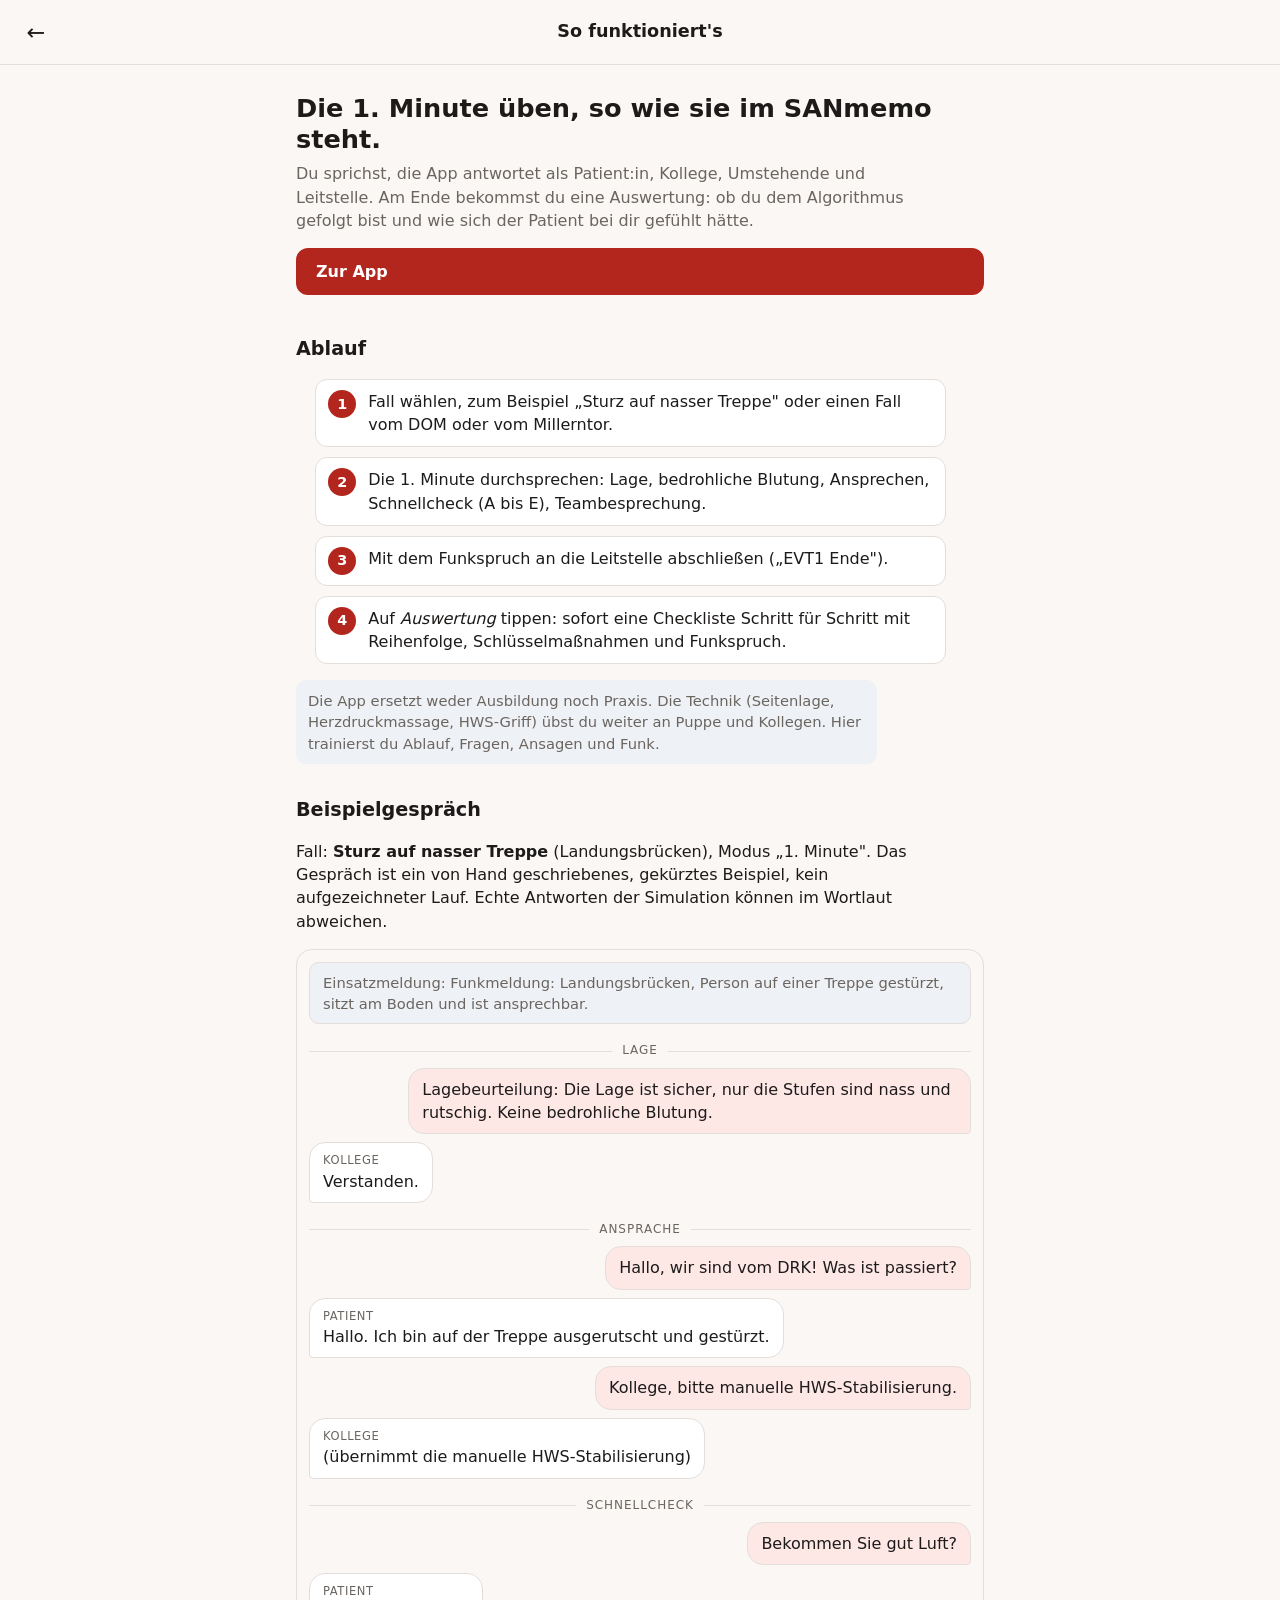
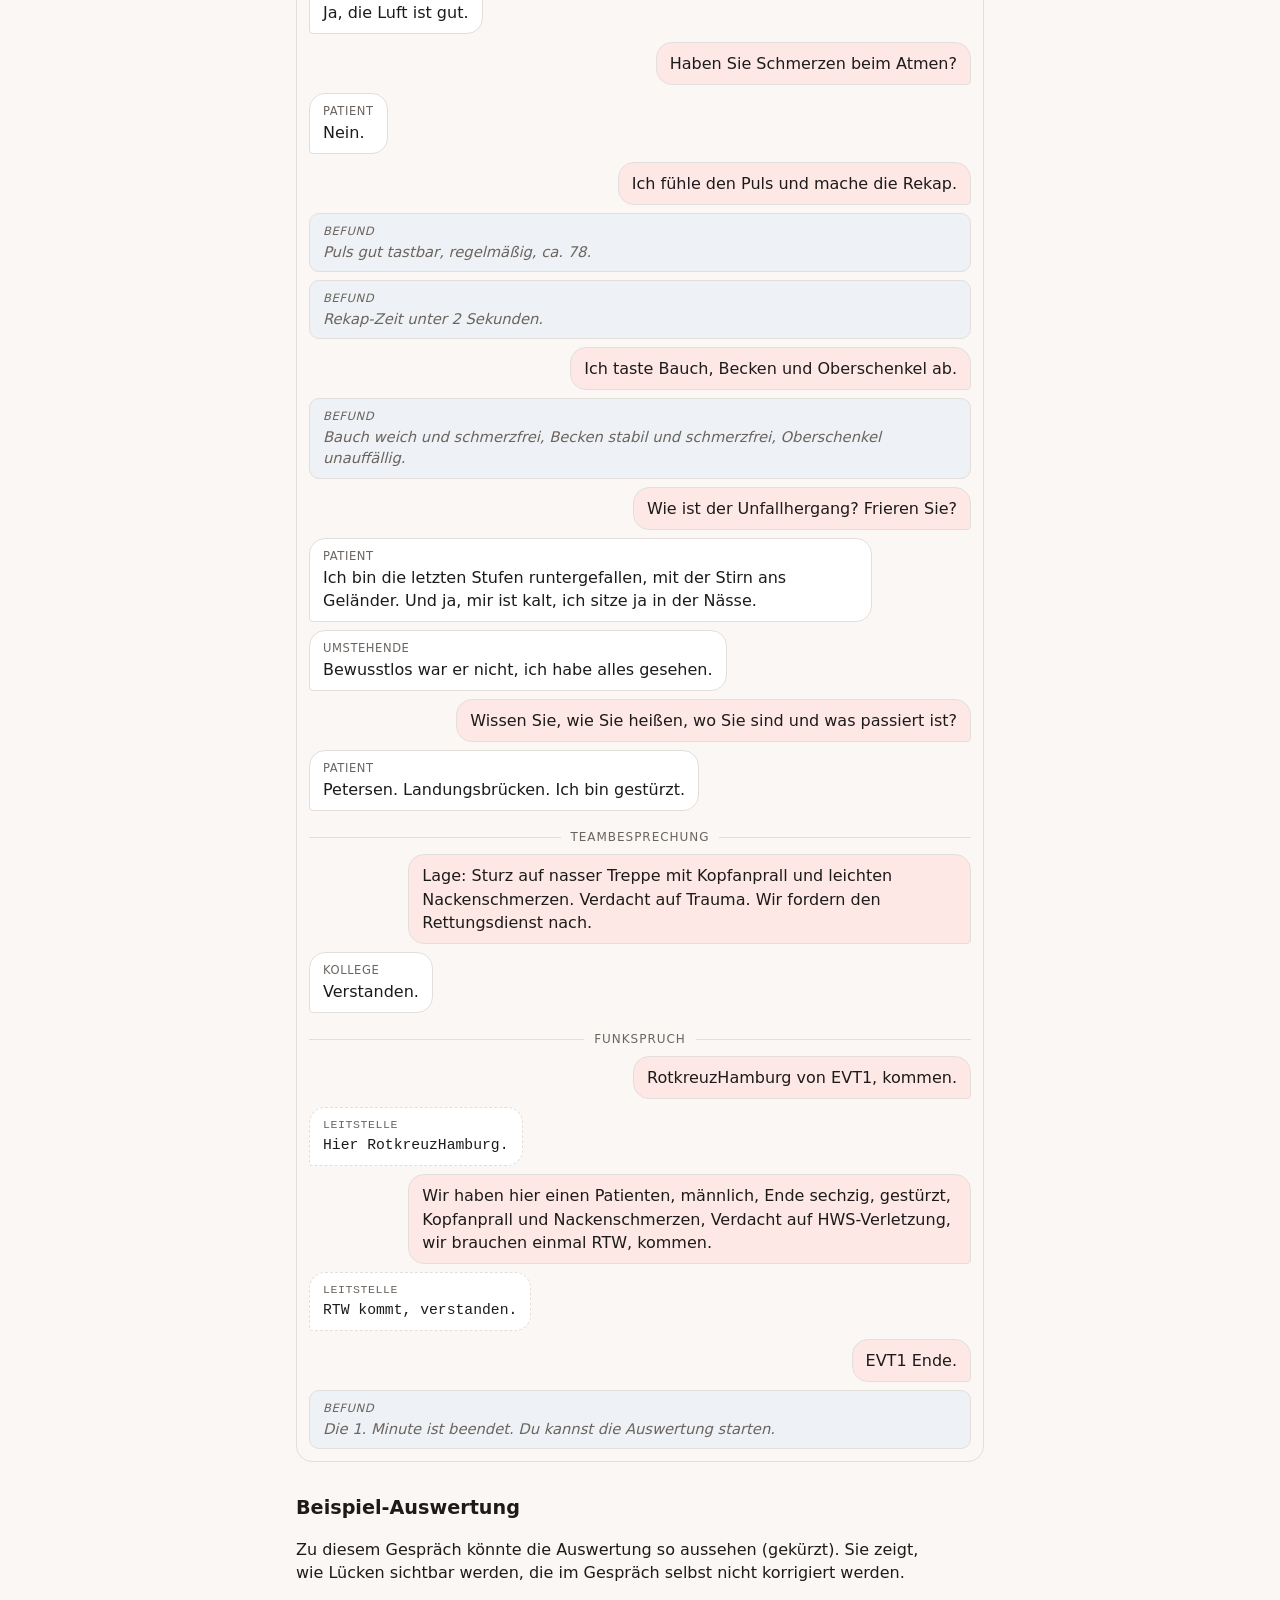
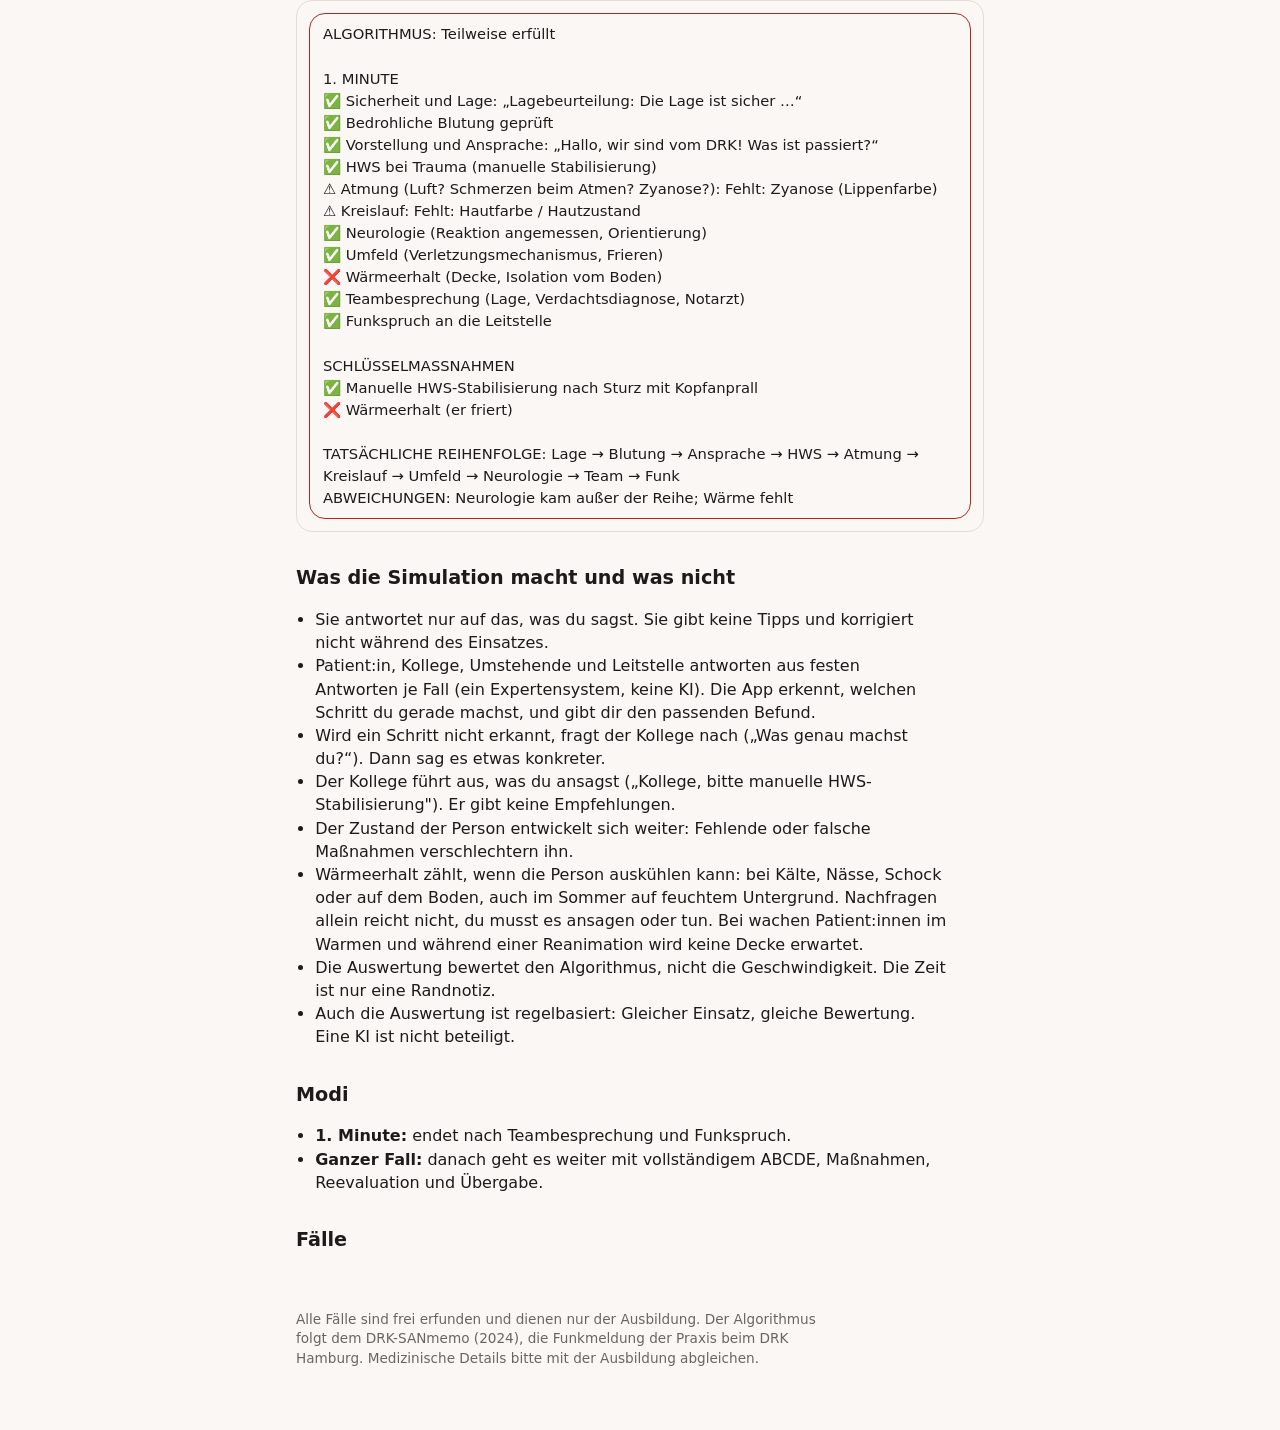
==== public/info.html @ cb94b2c8 "refactor: guest mode only, remove login and AI evaluation The deterministic evaluation is good enoug" ====
<!doctype html>
<html lang="de">
<head>
  <meta charset="utf-8">
  <meta name="viewport" content="width=device-width, initial-scale=1, viewport-fit=cover">
  <title>So funktioniert's – Fallbeispiel xABCDE</title>
  <meta name="theme-color" content="#b3261e">
  <meta name="description" content="Die 1. Minute und den Funkspruch nach SANmemo per Sprache üben: Ablauf, Beispielgespräch und Auswertung.">
  <link rel="manifest" href="manifest.webmanifest">
  <link rel="icon" href="icon.svg" type="image/svg+xml">
  <link rel="apple-touch-icon" href="apple-touch-icon.png">
  <link rel="stylesheet" href="style.css">
  <style>
    html, body { height: auto; min-height: 100%; }
    main.doc { display: block; width: 100%; max-width: 720px; margin: 0 auto; padding: 8px 16px 48px; }
    .topbar a.icon-btn { display: grid; place-items: center; text-decoration: none; }
    .hero { padding: 20px 0 8px; }
    .hero h2 { font-size: 1.6rem; line-height: 1.2; margin: 0 0 8px; }
    .hero p { color: var(--muted); margin: 0 0 16px; }
    .cta { display: inline-block; background: var(--accent); color: var(--accent-fg); text-decoration: none; padding: 12px 20px; border-radius: 12px; font-weight: 600; }
    .doc h3 { margin: 32px 0 8px; font-size: 1.2rem; }
    .doc p, .doc li { max-width: 62ch; }
    .doc ol, .doc ul { padding-left: 1.2em; }
    .steps { counter-reset: s; list-style: none; padding: 0; display: grid; gap: 10px; }
    .steps li { counter-increment: s; display: flex; gap: 12px; align-items: flex-start; background: var(--card); border: 1px solid var(--line); border-radius: 12px; padding: 10px 12px; }
    .steps li::before { content: counter(s); flex: none; width: 28px; height: 28px; border-radius: 50%; background: var(--accent); color: var(--accent-fg); display: grid; place-items: center; font-weight: 700; font-size: .9rem; }
    .note { background: var(--sys); border-radius: 10px; padding: 10px 12px; color: var(--muted); font-size: .92rem; }
    .demo { border: 1px solid var(--line); border-radius: 16px; padding: 12px; background: var(--bg); }
    .demo .log { overflow: visible; padding-bottom: 0; }
    .phase { align-self: stretch; text-align: center; font-size: .75rem; text-transform: uppercase; letter-spacing: .08em; color: var(--muted); margin: 10px 0 0; display: flex; align-items: center; gap: 10px; }
    .phase::before, .phase::after { content: ""; flex: 1; height: 1px; background: var(--line); }
    .msg.debrief { font-size: .92rem; line-height: 1.5; }
    .groups { display: grid; gap: 12px; padding: 0; list-style: none; }
    .groups li { background: var(--card); border: 1px solid var(--line); border-radius: 12px; padding: 10px 12px; }
    .groups strong { display: block; }
    .groups small { color: var(--muted); }
    footer { color: var(--muted); font-size: .85rem; margin-top: 40px; }
  </style>
</head>
<body>
  <header class="topbar">
    <a class="icon-btn" href="./" aria-label="Zur App">←</a>
    <h1>So funktioniert's</h1>
    <span class="icon-btn" aria-hidden="true"></span>
  </header>

  <main class="doc">
    <section class="hero">
      <h2>Die 1. Minute üben, so wie sie im SANmemo steht.</h2>
      <p>Du sprichst, die App antwortet als Patient:in, Kollege, Umstehende und Leitstelle. Am Ende bekommst du eine Auswertung: ob du dem Algorithmus gefolgt bist und wie sich der Patient bei dir gefühlt hätte.</p>
      <a class="cta" href="./">Zur App</a>
    </section>

    <h3>Ablauf</h3>
    <ol class="steps">
      <li><span>Fall wählen, zum Beispiel „Sturz auf nasser Treppe" oder einen Fall vom DOM oder vom Millerntor.</span></li>
      <li><span>Die 1. Minute durchsprechen: Lage, bedrohliche Blutung, Ansprechen, Schnellcheck (A bis E), Teambesprechung.</span></li>
      <li><span>Mit dem Funkspruch an die Leitstelle abschließen („EVT1 Ende").</span></li>
      <li><span>Auf <em>Auswertung</em> tippen: sofort eine Checkliste Schritt für Schritt mit Reihenfolge, Schlüsselmaßnahmen und Funkspruch.</span></li>
    </ol>
    <p class="note">Die App ersetzt weder Ausbildung noch Praxis. Die Technik (Seitenlage, Herzdruckmassage, HWS-Griff) übst du weiter an Puppe und Kollegen. Hier trainierst du Ablauf, Fragen, Ansagen und Funk.</p>

    <h3>Beispielgespräch</h3>
    <p>Fall: <strong>Sturz auf nasser Treppe</strong> (Landungsbrücken), Modus „1. Minute". Das Gespräch ist ein von Hand geschriebenes, gekürztes Beispiel, kein aufgezeichneter Lauf. Echte Antworten der Simulation können im Wortlaut abweichen.</p>
    <div class="demo"><div class="log" id="demo"></div></div>

    <h3>Beispiel-Auswertung</h3>
    <p>Zu diesem Gespräch könnte die Auswertung so aussehen (gekürzt). Sie zeigt, wie Lücken sichtbar werden, die im Gespräch selbst nicht korrigiert werden.</p>
    <div class="demo"><div class="log" id="debrief"></div></div>

    <h3>Was die Simulation macht und was nicht</h3>
    <ul>
      <li>Sie antwortet nur auf das, was du sagst. Sie gibt keine Tipps und korrigiert nicht während des Einsatzes.</li>
      <li>Patient:in, Kollege, Umstehende und Leitstelle antworten aus festen Antworten je Fall (ein Expertensystem, keine KI). Die App erkennt, welchen Schritt du gerade machst, und gibt dir den passenden Befund.</li>
      <li>Wird ein Schritt nicht erkannt, fragt der Kollege nach („Was genau machst du?“). Dann sag es etwas konkreter.</li>
      <li>Der Kollege führt aus, was du ansagst („Kollege, bitte manuelle HWS-Stabilisierung"). Er gibt keine Empfehlungen.</li>
      <li>Der Zustand der Person entwickelt sich weiter: Fehlende oder falsche Maßnahmen verschlechtern ihn.</li>
      <li>Wärmeerhalt zählt, wenn die Person auskühlen kann: bei Kälte, Nässe, Schock oder auf dem Boden, auch im Sommer auf feuchtem Untergrund. Nachfragen allein reicht nicht, du musst es ansagen oder tun. Bei wachen Patient:innen im Warmen und während einer Reanimation wird keine Decke erwartet.</li>
      <li>Die Auswertung bewertet den Algorithmus, nicht die Geschwindigkeit. Die Zeit ist nur eine Randnotiz.</li>
      <li>Auch die Auswertung ist regelbasiert: Gleicher Einsatz, gleiche Bewertung. Eine KI ist nicht beteiligt.</li>
    </ul>

    <h3>Modi</h3>
    <ul>
      <li><strong>1. Minute:</strong> endet nach Teambesprechung und Funkspruch.</li>
      <li><strong>Ganzer Fall:</strong> danach geht es weiter mit vollständigem ABCDE, Maßnahmen, Reevaluation und Übergabe.</li>
    </ul>

    <h3>Fälle</h3>
    <ul class="groups" id="groups"></ul>

    <footer>
      <p>Alle Fälle sind frei erfunden und dienen nur der Ausbildung. Der Algorithmus folgt dem DRK-SANmemo (2024), die Funkmeldung der Praxis beim DRK Hamburg. Medizinische Details bitte mit der Ausbildung abgleichen.</p>
    </footer>
  </main>

  <script>
    // ---- Beispielgespräch (von Hand geschrieben, gekürzt) ----
    const CLS = { Patient: "them", Kollege: "them kollege", Umstehende: "them", Befund: "sys befund", Leitstelle: "them funk", AED: "them funk", Rettungsdienst: "them kollege" };
    const convo = [
      ["sys", "Einsatzmeldung: Funkmeldung: Landungsbrücken, Person auf einer Treppe gestürzt, sitzt am Boden und ist ansprechbar."],
      ["phase", "Lage"],
      ["me", "Lagebeurteilung: Die Lage ist sicher, nur die Stufen sind nass und rutschig. Keine bedrohliche Blutung."],
      ["Kollege", "Verstanden."],
      ["phase", "Ansprache"],
      ["me", "Hallo, wir sind vom DRK! Was ist passiert?"],
      ["Patient", "Hallo. Ich bin auf der Treppe ausgerutscht und gestürzt."],
      ["me", "Kollege, bitte manuelle HWS-Stabilisierung."],
      ["Kollege", "(übernimmt die manuelle HWS-Stabilisierung)"],
      ["phase", "Schnellcheck"],
      ["me", "Bekommen Sie gut Luft?"],
      ["Patient", "Ja, die Luft ist gut."],
      ["me", "Haben Sie Schmerzen beim Atmen?"],
      ["Patient", "Nein."],
      ["me", "Ich fühle den Puls und mache die Rekap."],
      ["Befund", "Puls gut tastbar, regelmäßig, ca. 78."],
      ["Befund", "Rekap-Zeit unter 2 Sekunden."],
      ["me", "Ich taste Bauch, Becken und Oberschenkel ab."],
      ["Befund", "Bauch weich und schmerzfrei, Becken stabil und schmerzfrei, Oberschenkel unauffällig."],
      ["me", "Wie ist der Unfallhergang? Frieren Sie?"],
      ["Patient", "Ich bin die letzten Stufen runtergefallen, mit der Stirn ans Geländer. Und ja, mir ist kalt, ich sitze ja in der Nässe."],
      ["Umstehende", "Bewusstlos war er nicht, ich habe alles gesehen."],
      ["me", "Wissen Sie, wie Sie heißen, wo Sie sind und was passiert ist?"],
      ["Patient", "Petersen. Landungsbrücken. Ich bin gestürzt."],
      ["phase", "Teambesprechung"],
      ["me", "Lage: Sturz auf nasser Treppe mit Kopfanprall und leichten Nackenschmerzen. Verdacht auf Trauma. Wir fordern den Rettungsdienst nach."],
      ["Kollege", "Verstanden."],
      ["phase", "Funkspruch"],
      ["me", "RotkreuzHamburg von EVT1, kommen."],
      ["Leitstelle", "Hier RotkreuzHamburg."],
      ["me", "Wir haben hier einen Patienten, männlich, Ende sechzig, gestürzt, Kopfanprall und Nackenschmerzen, Verdacht auf HWS-Verletzung, wir brauchen einmal RTW, kommen."],
      ["Leitstelle", "RTW kommt, verstanden."],
      ["me", "EVT1 Ende."],
      ["Befund", "Die 1. Minute ist beendet. Du kannst die Auswertung starten."]
    ];
    const debrief = `ALGORITHMUS: Teilweise erfüllt

1. MINUTE
✅ Sicherheit und Lage: „Lagebeurteilung: Die Lage ist sicher …“
✅ Bedrohliche Blutung geprüft
✅ Vorstellung und Ansprache: „Hallo, wir sind vom DRK! Was ist passiert?“
✅ HWS bei Trauma (manuelle Stabilisierung)
⚠️ Atmung (Luft? Schmerzen beim Atmen? Zyanose?): Fehlt: Zyanose (Lippenfarbe)
⚠️ Kreislauf: Fehlt: Hautfarbe / Hautzustand
✅ Neurologie (Reaktion angemessen, Orientierung)
✅ Umfeld (Verletzungsmechanismus, Frieren)
❌ Wärmeerhalt (Decke, Isolation vom Boden)
✅ Teambesprechung (Lage, Verdachtsdiagnose, Notarzt)
✅ Funkspruch an die Leitstelle

SCHLÜSSELMASSNAHMEN
✅ Manuelle HWS-Stabilisierung nach Sturz mit Kopfanprall
❌ Wärmeerhalt (er friert)

TATSÄCHLICHE REIHENFOLGE: Lage → Blutung → Ansprache → HWS → Atmung → Kreislauf → Umfeld → Neurologie → Team → Funk
ABWEICHUNGEN: Neurologie kam außer der Reihe; Wärme fehlt`;
    const log = document.getElementById("demo");
    for (const [kind, text] of convo) {
      if (kind === "phase") {
        const p = document.createElement("div"); p.className = "phase"; p.textContent = text; log.appendChild(p); continue;
      }
      const d = document.createElement("div");
      if (kind === "sys") { d.className = "msg sys"; d.textContent = text; }
      else if (kind === "me") { d.className = "msg me"; d.textContent = text; }
      else {
        d.className = "msg " + CLS[kind];
        const who = document.createElement("span"); who.className = "who"; who.textContent = kind;
        d.append(who, document.createTextNode(text));
      }
      log.appendChild(d);
    }
    const dl = document.getElementById("debrief");
    const dd = document.createElement("div"); dd.className = "msg debrief"; dd.textContent = debrief; dl.appendChild(dd);

    // ---- Fallliste direkt vom Server, damit die Doku nicht veraltet ----
    fetch("/api/scenarios").then((r) => r.json()).then((list) => {
      const byGroup = {};
      for (const s of list) (byGroup[s.group || "Grundlagen"] ||= []).push(s);
      const ul = document.getElementById("groups");
      for (const [group, items] of Object.entries(byGroup)) {
        const li = document.createElement("li");
        const strong = document.createElement("strong"); strong.textContent = group;
        const small = document.createElement("small");
        small.textContent = items.map((s) => `${s.letter}: ${s.title}`).join(" · ");
        li.append(strong, small); ul.appendChild(li);
      }
    }).catch(() => {});
  </script>
</body>
</html>
---- public/style.css ----
:root {
  --bg: #faf7f5;
  --fg: #1d1b1a;
  --muted: #6b6560;
  --card: #fff;
  --line: #e4dedb;
  --accent: #b3261e;
  --accent-fg: #fff;
  --me: #fde8e6;
  --them: #fff;
  --sys: #eef1f5;
}
@media (prefers-color-scheme: dark) {
  :root {
    --bg: #161413;
    --fg: #f1ece9;
    --muted: #a39b96;
    --card: #211e1d;
    --line: #36312f;
    --accent: #e5564d;
    --accent-fg: #1a0a09;
    --me: #3b2220;
    --them: #262221;
    --sys: #1f2429;
  }
}
* { box-sizing: border-box; }
.visually-hidden {
  position: absolute !important; width: 1px; height: 1px; padding: 0; margin: -1px;
  overflow: hidden; clip: rect(0 0 0 0); clip-path: inset(50%); white-space: nowrap; border: 0;
}
/* Fokusring bei Tastaturbedienung immer sichtbar; nur programmatischer Fokus per Maus/Touch bleibt ohne Ring */
:focus-visible { outline: 3px solid var(--accent); outline-offset: 2px; }
h1:focus:not(:focus-visible) { outline: none; }
html, body { height: 100%; margin: 0; }
body {
  background: var(--bg);
  color: var(--fg);
  font: 16px/1.45 system-ui, -apple-system, "Segoe UI", sans-serif;
  display: flex;
  flex-direction: column;
  padding: env(safe-area-inset-top) env(safe-area-inset-right) env(safe-area-inset-bottom) env(safe-area-inset-left);
}
.topbar {
  display: flex; align-items: center; gap: 8px;
  padding: 10px 14px;
  border-bottom: 1px solid var(--line);
}
.topbar h1 { flex: 1; font-size: 1.1rem; margin: 0; text-align: center; }
.icon-btn {
  background: none; border: 0; color: var(--fg);
  font-size: 1.4rem; width: 44px; height: 44px; border-radius: 50%;
}
.icon-btn[hidden] { display: block; visibility: hidden; }
main { flex: 1; min-height: 0; display: flex; flex-direction: column; }
section { flex: 1; min-height: 0; display: flex; flex-direction: column; padding: 14px; }
section[hidden] { display: none; }
.lead { color: var(--muted); margin: 0 0 14px; flex: none; }
a { color: var(--accent); }

/* nur die Fallliste scrollt – Einleitung und Modus behalten ihre Höhe */
.scenario-list { flex: 1; min-height: 0; overflow-y: auto; padding: 6px; margin: 0 -6px; } /* Platz, damit der Fokusring nicht abgeschnitten wird */
.scenario-list ul { list-style: none; margin: 0; padding: 0; display: grid; gap: 10px; }
.mode {
  flex: none; display: flex; gap: 0; margin: 0 0 8px; padding: 0; min-width: 0;
  border: 1px solid var(--line); border-radius: 12px; overflow: hidden;
}
.mode label { flex: 1; text-align: center; position: relative; }
.mode input { position: absolute; inset: 0; opacity: 0; margin: 0; cursor: pointer; }
.mode span { display: block; padding: 10px; color: var(--muted); }
.mode input:checked + span { background: var(--accent); color: var(--accent-fg); font-weight: 600; }
.mode input:focus-visible + span { outline: 3px solid var(--fg); outline-offset: -5px; }
.timer { font-variant-numeric: tabular-nums; color: var(--muted); margin: 0; }
.msg .who { display: block; font-size: .72rem; text-transform: uppercase; letter-spacing: .05em; color: var(--muted); margin-bottom: 1px; }
.msg.kollege { background: var(--sys); }
.msg.funk { background: var(--sys); border-style: dashed; font-family: ui-monospace, Menlo, monospace; font-size: .92rem; }
.msg.befund { font-style: italic; }
.group { font-size: .8rem; text-transform: uppercase; letter-spacing: .06em; color: var(--muted); margin: 16px 0 8px; }
.scenario-list section { padding: 0; display: block; }
.scenario-list section:first-child .group { margin-top: 10px; }
.scenario {
  display: flex; gap: 14px; align-items: center; text-align: left;
  background: var(--card); color: var(--fg);
  border: 1px solid var(--line); border-radius: 14px;
  padding: 12px 14px; font: inherit; width: 100%;
}
.scenario .letter {
  flex: none; width: 44px; height: 44px; border-radius: 12px;
  background: var(--accent); color: var(--accent-fg);
  display: grid; place-items: center; font-weight: 700; font-size: 1.2rem;
}
.scenario .letter.small { font-size: .9rem; }
.scenario small { display: block; color: var(--muted); }

.log { flex: 1; overflow-y: auto; display: flex; flex-direction: column; gap: 8px; padding: 0 0 8px; margin: 0; list-style: none; }
.msg { max-width: 85%; padding: 9px 13px; border-radius: 16px; border: 1px solid var(--line); white-space: pre-wrap; }
.msg.me { align-self: flex-end; background: var(--me); border-bottom-right-radius: 4px; }
.msg.them { align-self: flex-start; background: var(--them); border-bottom-left-radius: 4px; }
.msg.sys { align-self: stretch; max-width: none; background: var(--sys); color: var(--muted); border-radius: 10px; font-size: .92rem; }
.msg.debrief { align-self: stretch; max-width: none; border-color: var(--accent); }
.msg.interim { opacity: .6; }

.status { min-height: 1.4em; color: var(--muted); font-size: .9rem; padding: 2px 4px; margin: 0; }
.status.error { color: var(--accent); }

.input-bar { display: flex; gap: 8px; align-items: center; }
.input-bar input[type=text] {
  flex: 1; min-width: 0; font: inherit; color: var(--fg); background: var(--card);
  border: 1px solid var(--line); border-radius: 24px; padding: 12px 16px;
}
.mic, .send {
  flex: none; width: 52px; height: 52px; border-radius: 50%; border: 0;
  background: var(--accent); color: var(--accent-fg); font-size: 1.3rem;
}
.send { width: 44px; height: 44px; background: var(--card); color: var(--fg); border: 1px solid var(--line); }
.mic.listening { animation: pulse 1.1s infinite; }
@media (prefers-reduced-motion: reduce) { .mic.listening { animation: none; box-shadow: 0 0 0 4px color-mix(in srgb, var(--accent) 40%, transparent); } }
@keyframes pulse { 0% { box-shadow: 0 0 0 0 color-mix(in srgb, var(--accent) 60%, transparent); } 100% { box-shadow: 0 0 0 18px transparent; } }

.actions { display: flex; justify-content: space-between; align-items: center; padding-top: 10px; }
.toggle { display: flex; gap: 8px; align-items: center; color: var(--muted); }
button.secondary { background: var(--card); color: var(--fg); border: 1px solid var(--line); border-radius: 10px; padding: 8px 14px; font: inherit; }

dialog { border: 1px solid var(--line); border-radius: 16px; background: var(--card); color: var(--fg); width: min(92vw, 420px); }
dialog::backdrop { background: rgba(0,0,0,.5); }
dialog h2 { margin-top: 0; }
dialog label { display: block; margin-bottom: 12px; font-size: .9rem; color: var(--muted); }
dialog input[type=url], dialog input[type=password], dialog input[type=text] {
  display: block; width: 100%; margin-top: 4px; font: inherit; color: var(--fg);
  background: var(--bg); border: 1px solid var(--line); border-radius: 8px; padding: 10px;
}
dialog input[type=range] { width: 100%; }
dialog .field { margin-bottom: 12px; font-size: .9rem; color: var(--muted); }
dialog .field label { display: inline; margin: 0; }
.hint { font-size: .8rem; color: var(--muted); }
.dialog-actions { display: flex; justify-content: flex-end; gap: 8px; margin: 12px 0 0; }
button.primary { background: var(--accent); color: var(--accent-fg); border: 0; border-radius: 10px; padding: 8px 16px; font: inherit; }
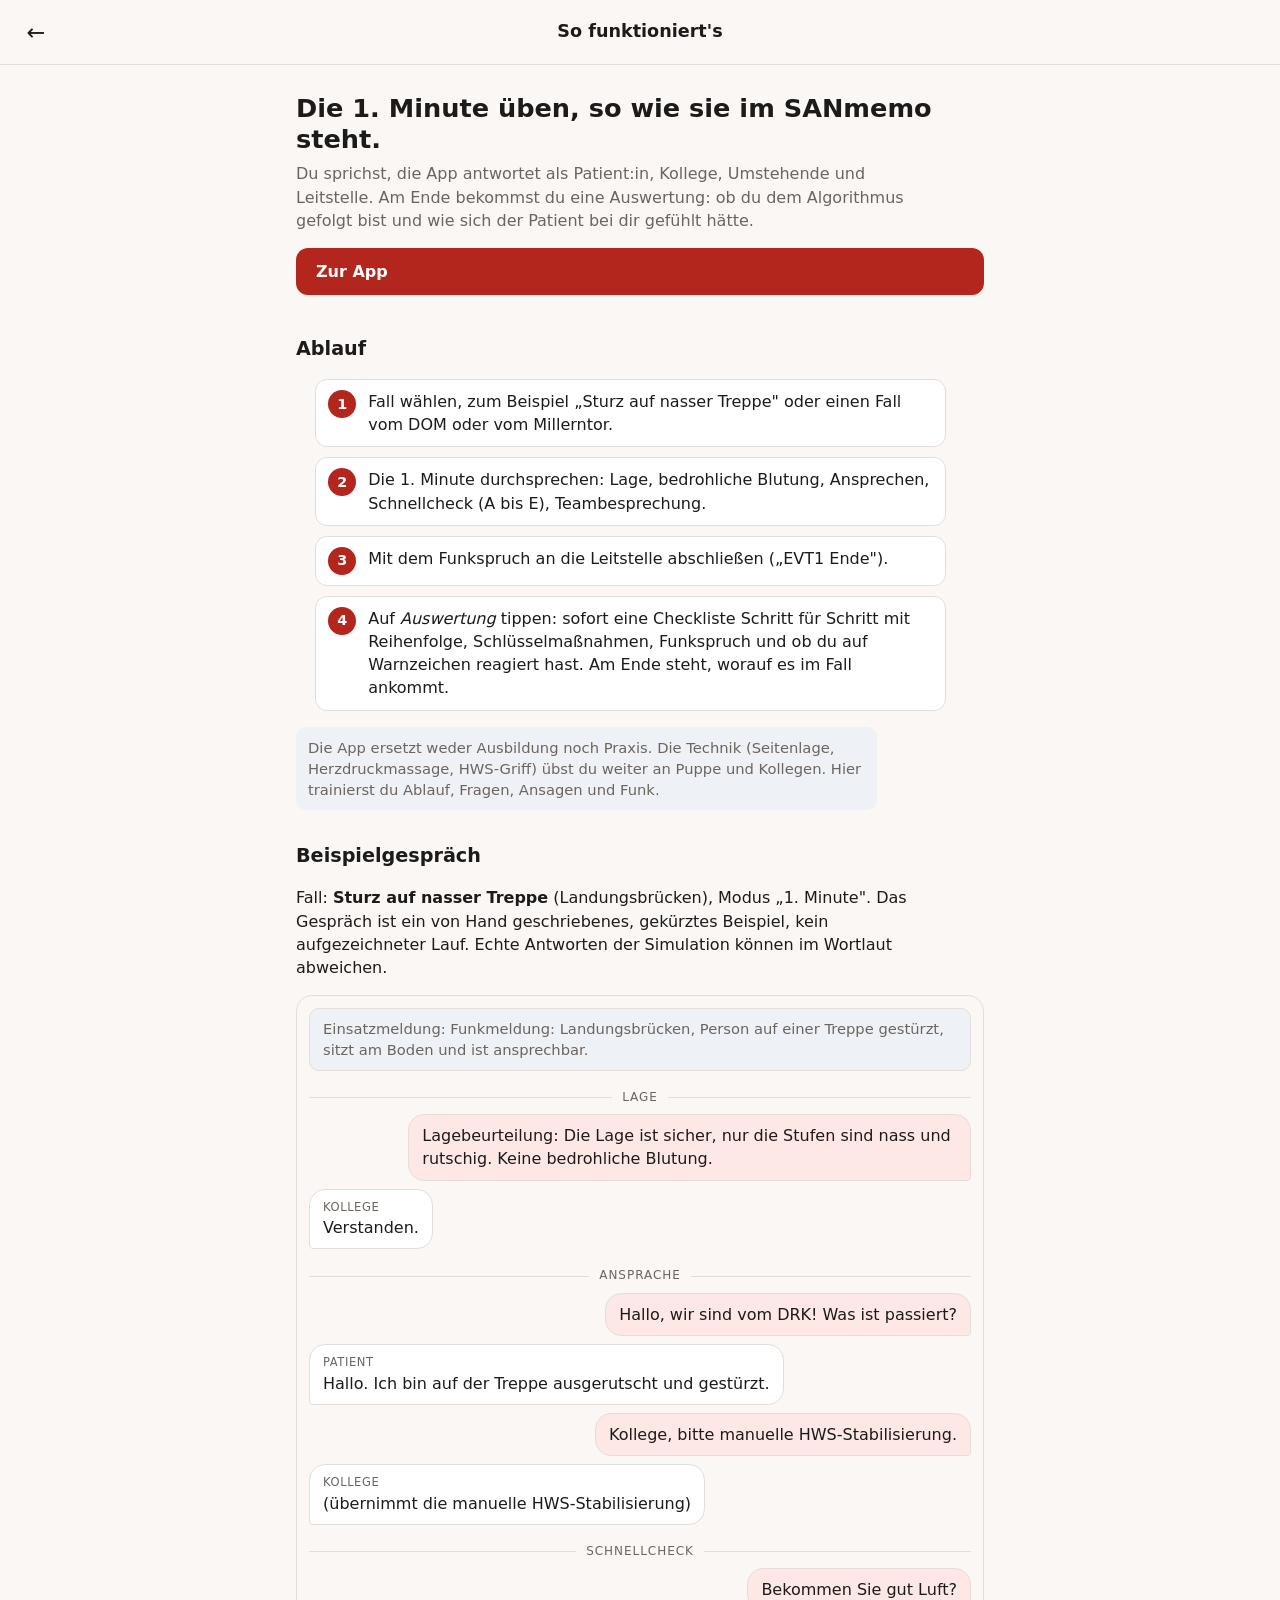
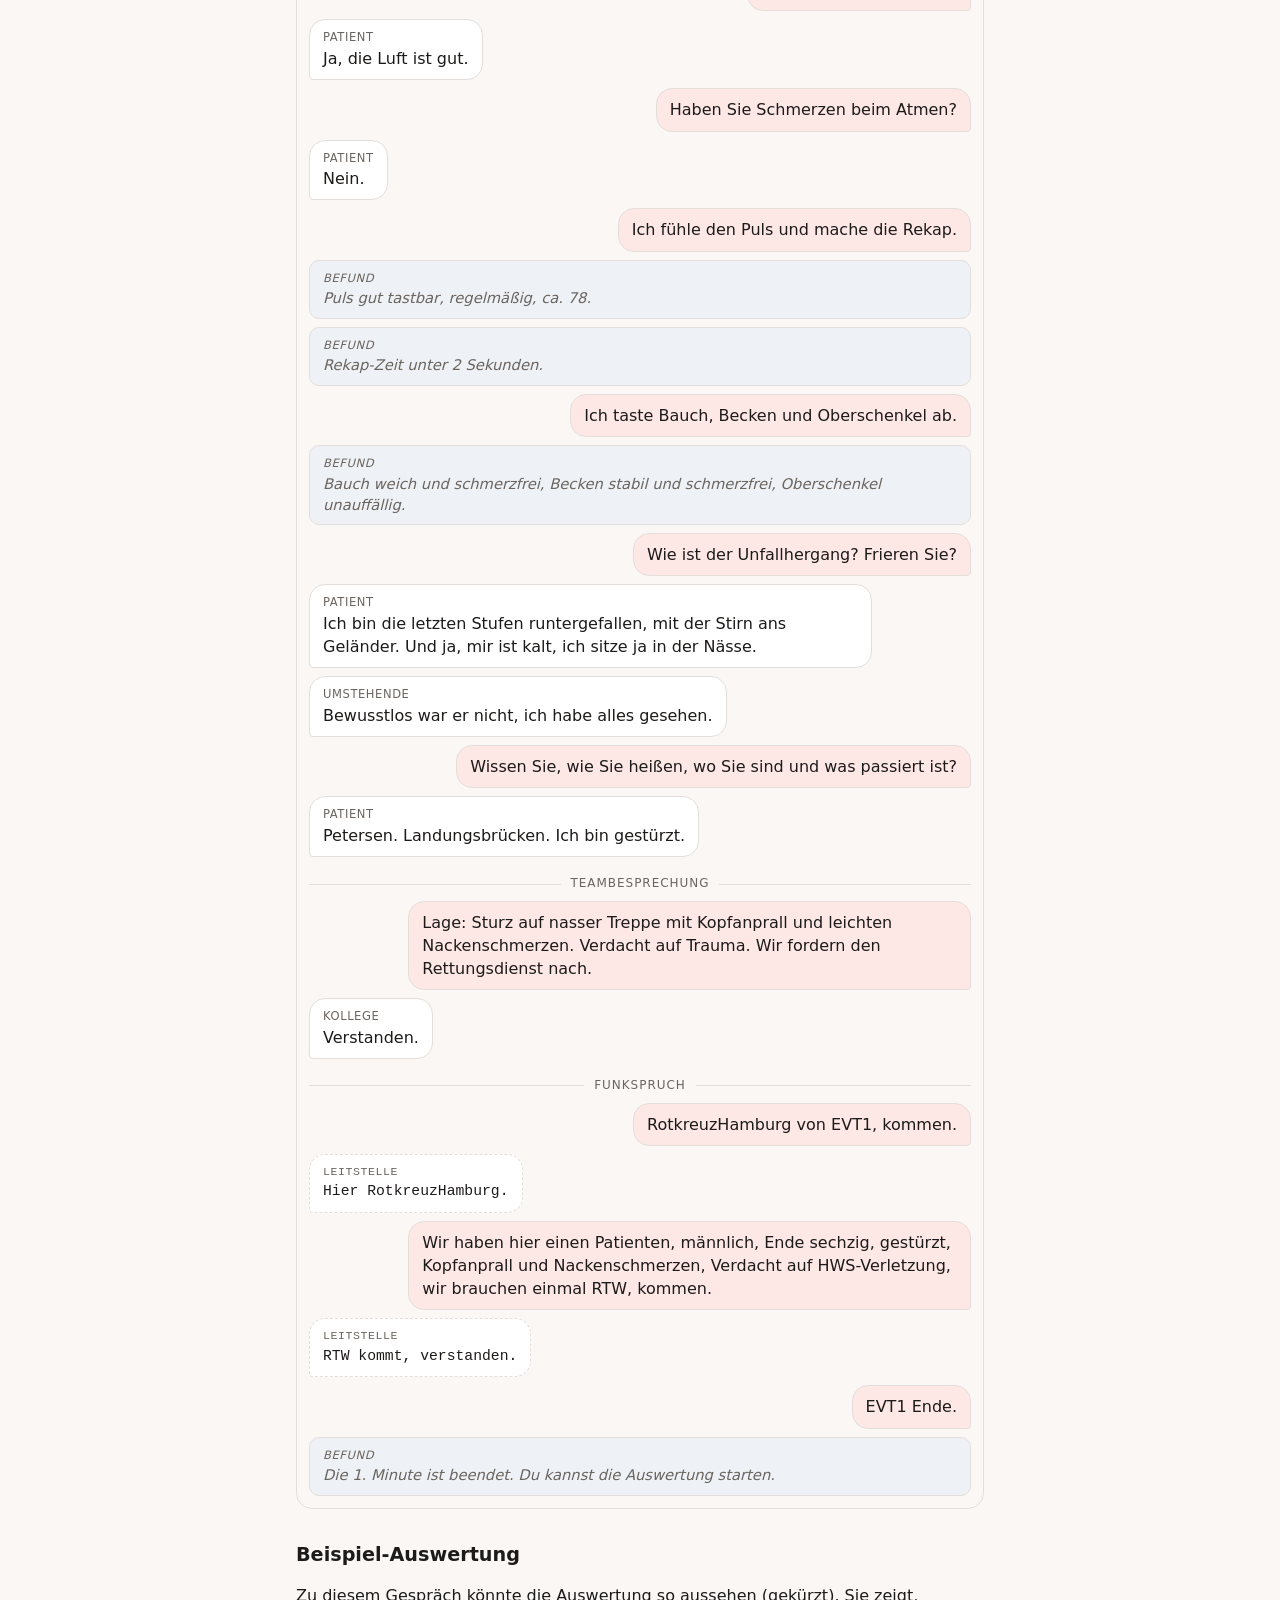
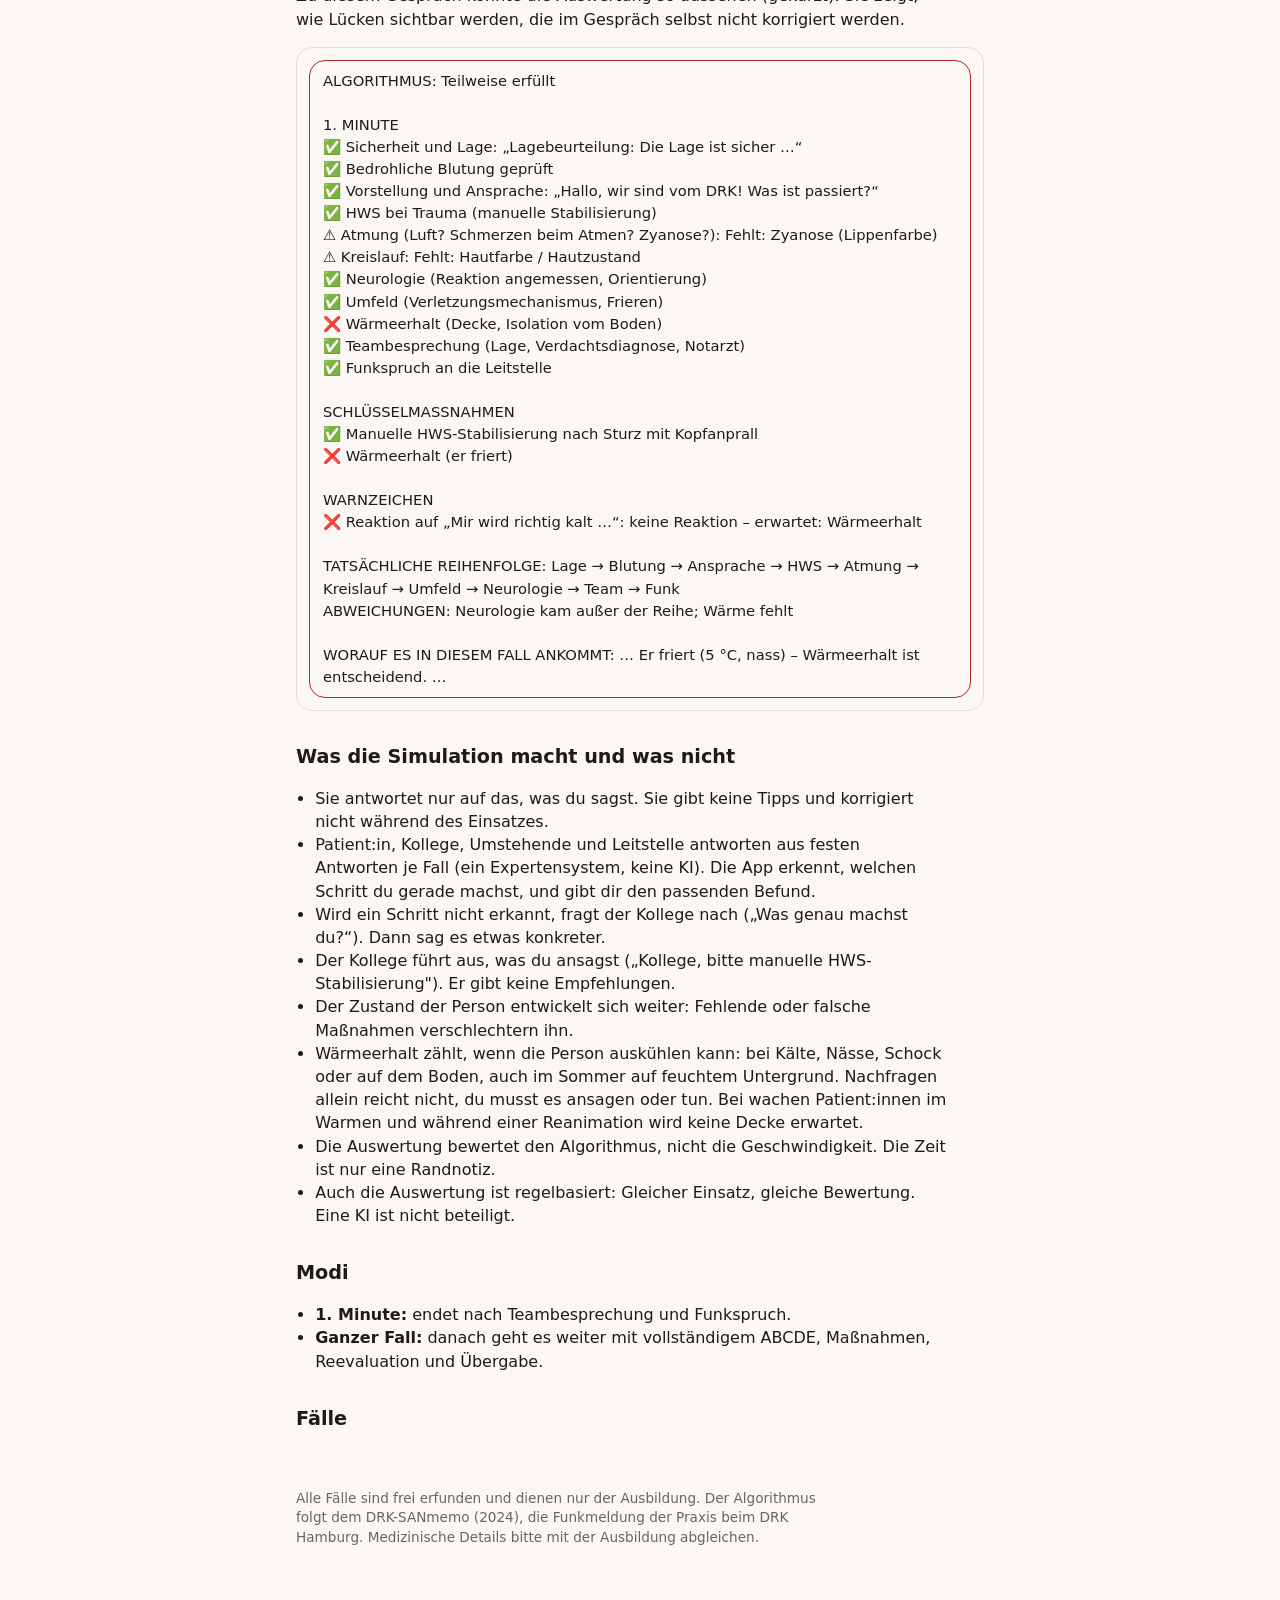
==== commit 95978dcf: "feat: judge the reaction to warning signs; show what the case is about Events like "Mir wird kalt" o" ====
--- a/public/info.html
+++ b/public/info.html
@@ -56,7 +56,7 @@
       <li><span>Fall wählen, zum Beispiel „Sturz auf nasser Treppe" oder einen Fall vom DOM oder vom Millerntor.</span></li>
       <li><span>Die 1. Minute durchsprechen: Lage, bedrohliche Blutung, Ansprechen, Schnellcheck (A bis E), Teambesprechung.</span></li>
       <li><span>Mit dem Funkspruch an die Leitstelle abschließen („EVT1 Ende").</span></li>
-      <li><span>Auf <em>Auswertung</em> tippen: sofort eine Checkliste Schritt für Schritt mit Reihenfolge, Schlüsselmaßnahmen und Funkspruch.</span></li>
+      <li><span>Auf <em>Auswertung</em> tippen: sofort eine Checkliste Schritt für Schritt mit Reihenfolge, Schlüsselmaßnahmen, Funkspruch und ob du auf Warnzeichen reagiert hast. Am Ende steht, worauf es im Fall ankommt.</span></li>
     </ol>
     <p class="note">Die App ersetzt weder Ausbildung noch Praxis. Die Technik (Seitenlage, Herzdruckmassage, HWS-Griff) übst du weiter an Puppe und Kollegen. Hier trainierst du Ablauf, Fragen, Ansagen und Funk.</p>
 
@@ -152,8 +152,13 @@
 ✅ Manuelle HWS-Stabilisierung nach Sturz mit Kopfanprall
 ❌ Wärmeerhalt (er friert)
 
+WARNZEICHEN
+❌ Reaktion auf „Mir wird richtig kalt …“: keine Reaktion – erwartet: Wärmeerhalt
+
 TATSÄCHLICHE REIHENFOLGE: Lage → Blutung → Ansprache → HWS → Atmung → Kreislauf → Umfeld → Neurologie → Team → Funk
-ABWEICHUNGEN: Neurologie kam außer der Reihe; Wärme fehlt`;
+ABWEICHUNGEN: Neurologie kam außer der Reihe; Wärme fehlt
+
+WORAUF ES IN DIESEM FALL ANKOMMT: … Er friert (5 °C, nass) – Wärmeerhalt ist entscheidend. …`;
     const log = document.getElementById("demo");
     for (const [kind, text] of convo) {
       if (kind === "phase") {
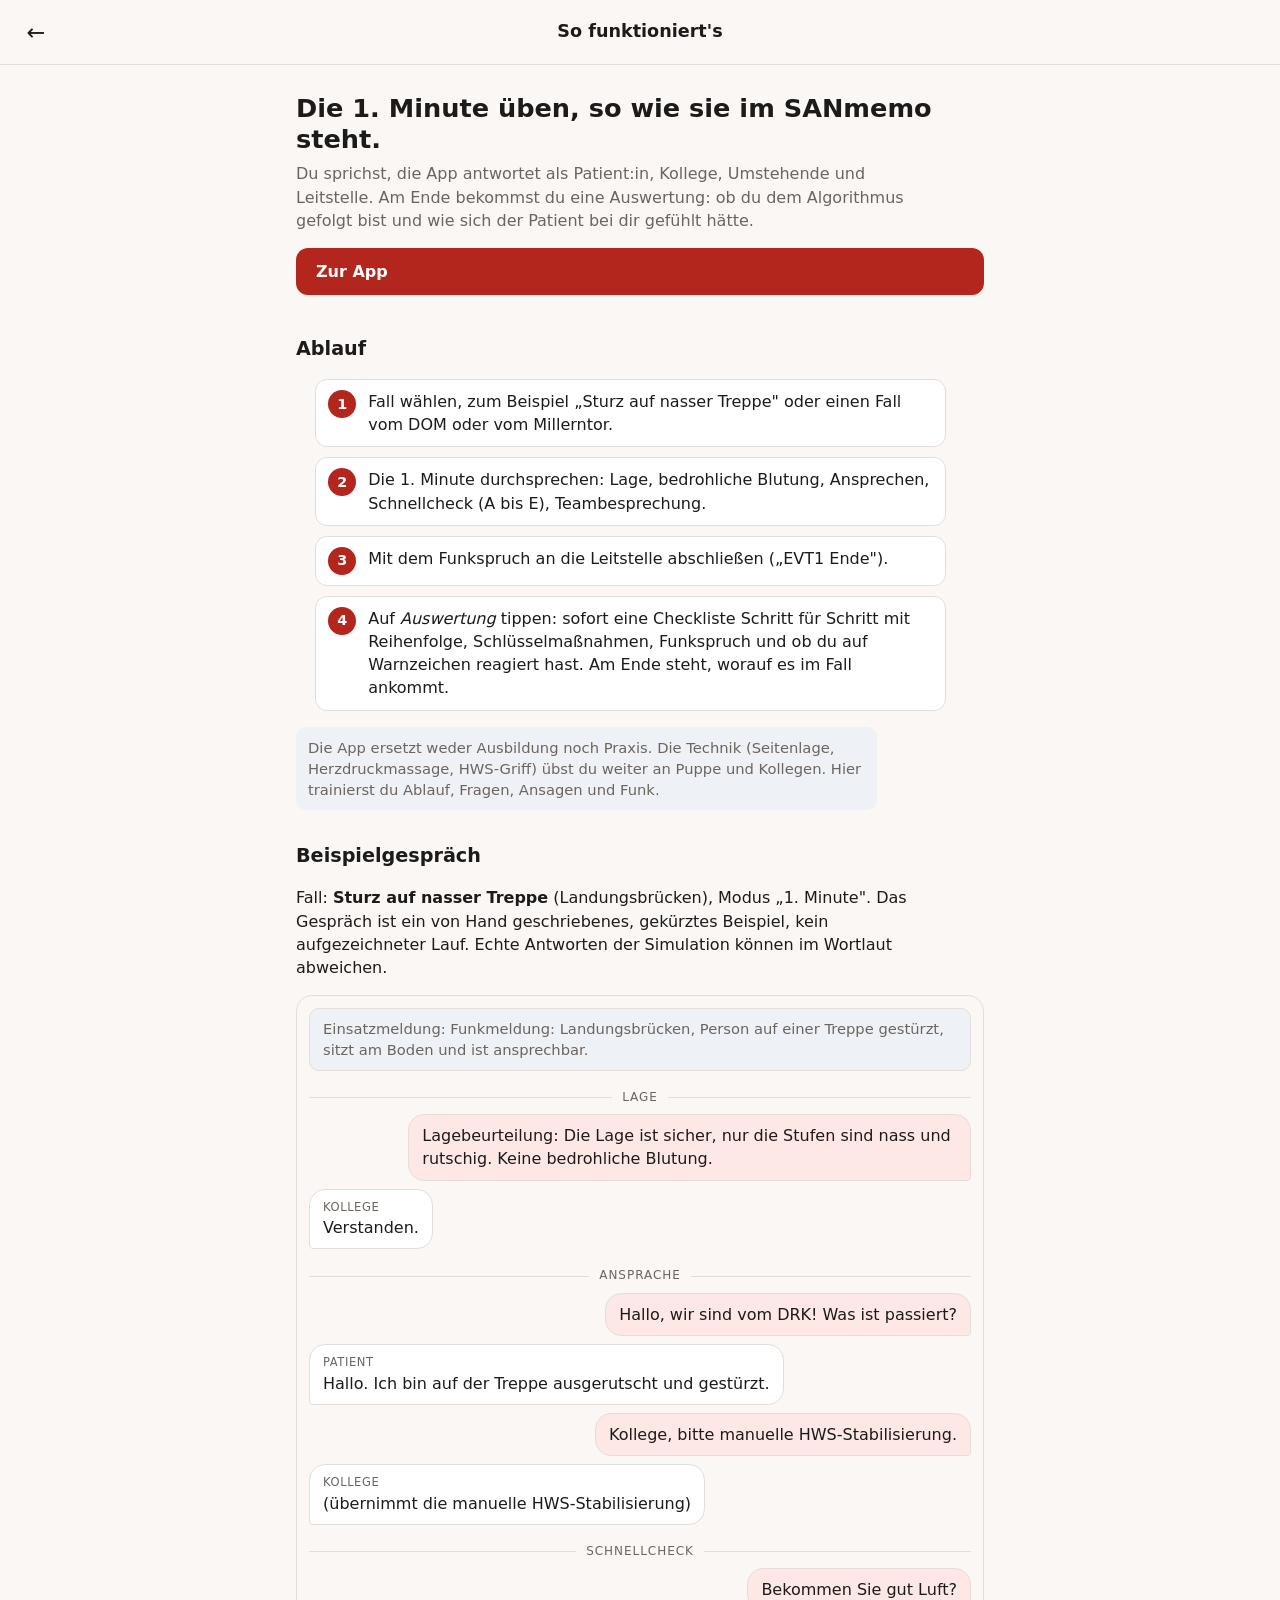
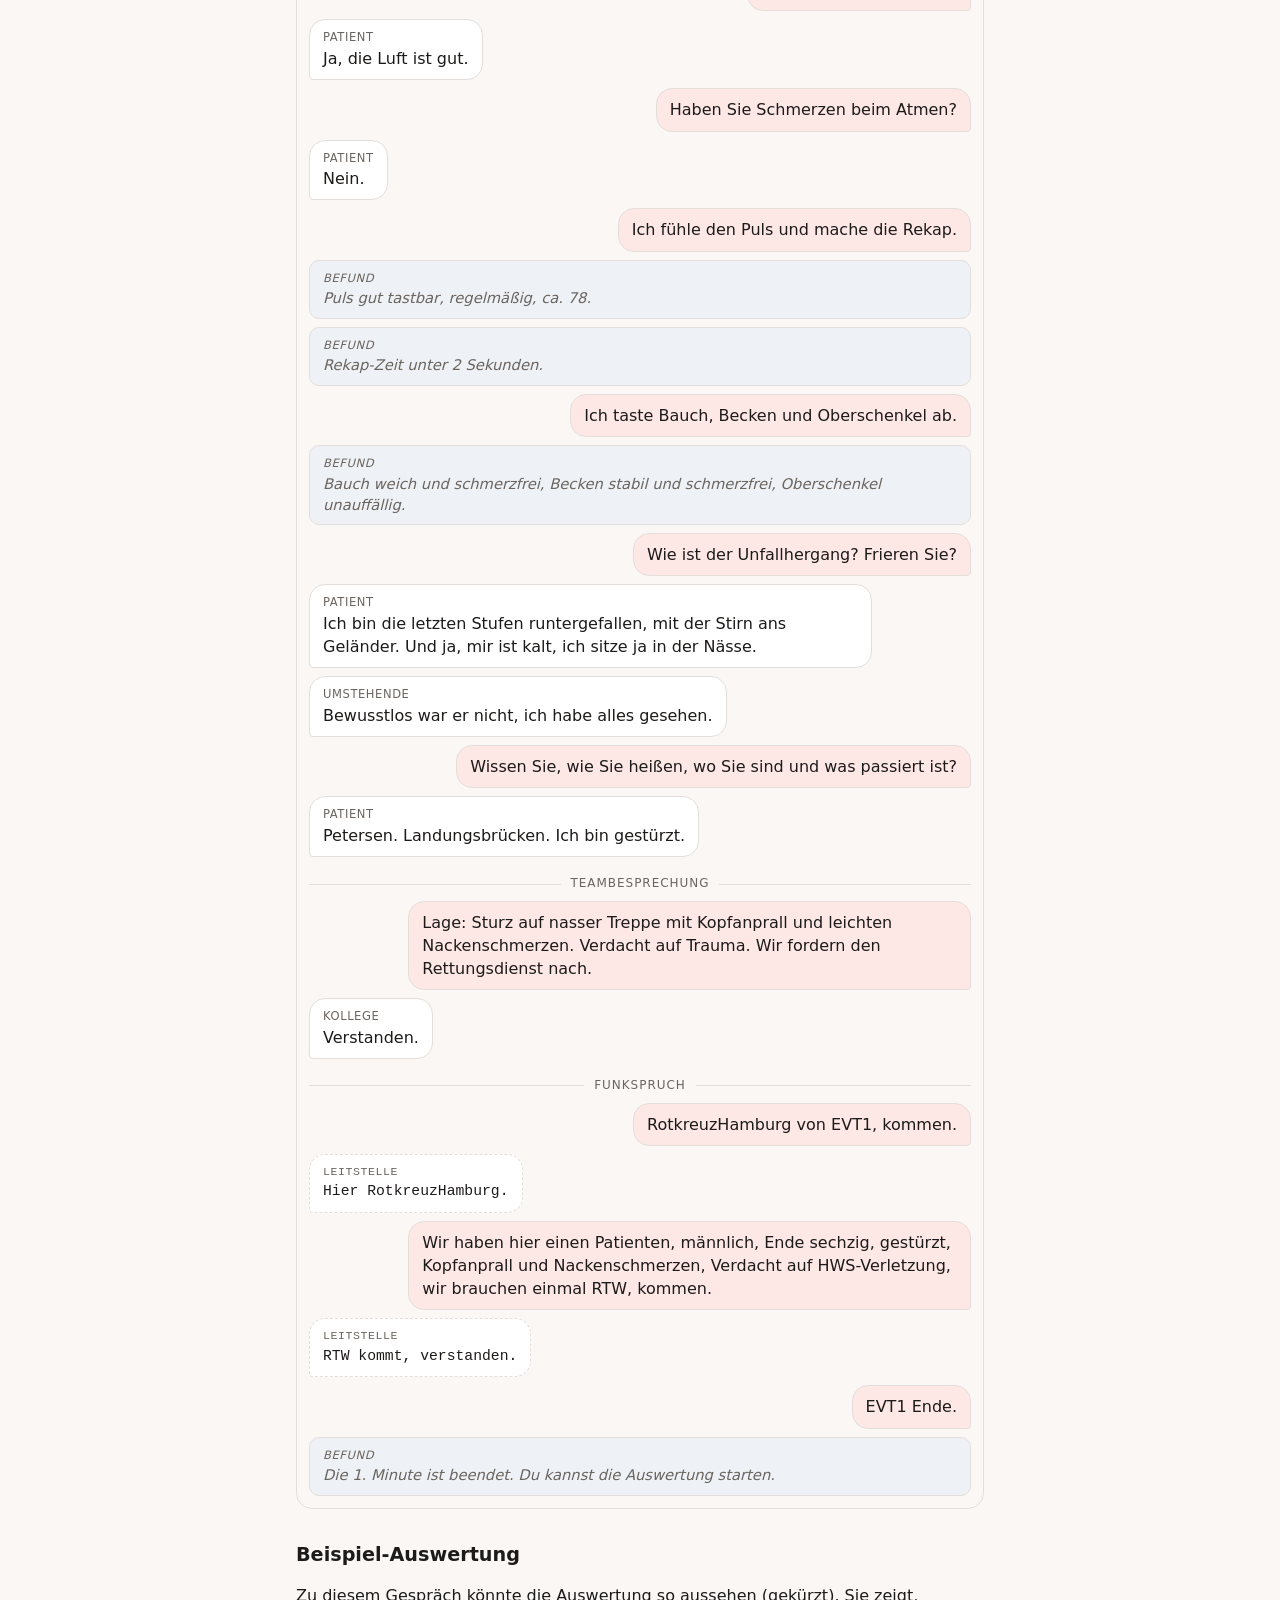
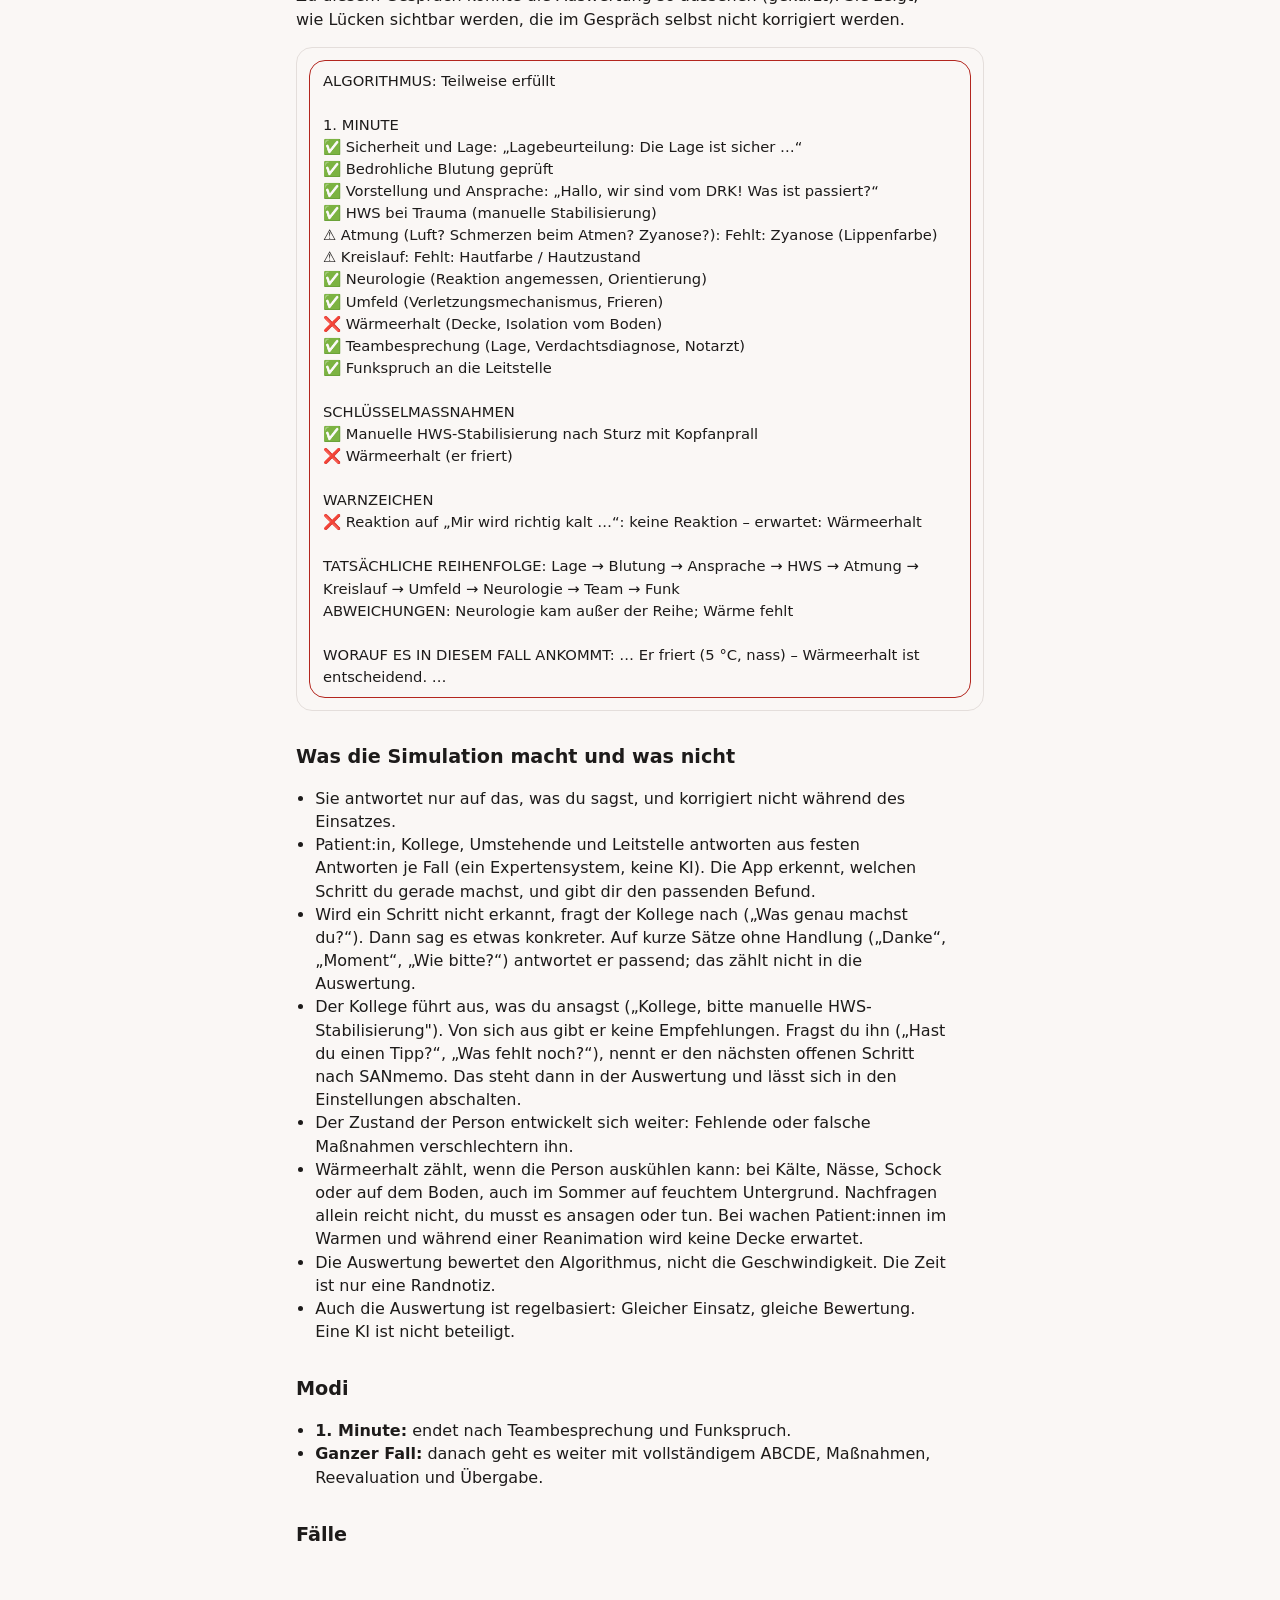
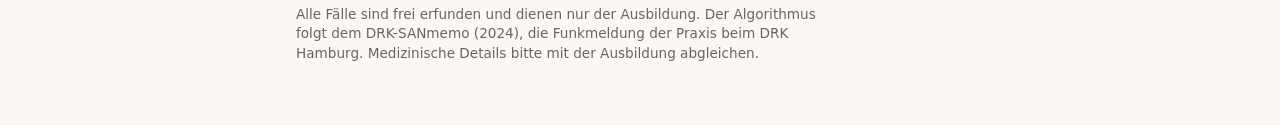
==== commit e83c893f: "feat: small talk for the colleague and tips on request Short utterances without an action (thanks, w" ====
--- a/public/info.html
+++ b/public/info.html
@@ -70,10 +70,10 @@
 
     <h3>Was die Simulation macht und was nicht</h3>
     <ul>
-      <li>Sie antwortet nur auf das, was du sagst. Sie gibt keine Tipps und korrigiert nicht während des Einsatzes.</li>
+      <li>Sie antwortet nur auf das, was du sagst, und korrigiert nicht während des Einsatzes.</li>
       <li>Patient:in, Kollege, Umstehende und Leitstelle antworten aus festen Antworten je Fall (ein Expertensystem, keine KI). Die App erkennt, welchen Schritt du gerade machst, und gibt dir den passenden Befund.</li>
-      <li>Wird ein Schritt nicht erkannt, fragt der Kollege nach („Was genau machst du?“). Dann sag es etwas konkreter.</li>
-      <li>Der Kollege führt aus, was du ansagst („Kollege, bitte manuelle HWS-Stabilisierung"). Er gibt keine Empfehlungen.</li>
+      <li>Wird ein Schritt nicht erkannt, fragt der Kollege nach („Was genau machst du?“). Dann sag es etwas konkreter. Auf kurze Sätze ohne Handlung („Danke“, „Moment“, „Wie bitte?“) antwortet er passend; das zählt nicht in die Auswertung.</li>
+      <li>Der Kollege führt aus, was du ansagst („Kollege, bitte manuelle HWS-Stabilisierung"). Von sich aus gibt er keine Empfehlungen. Fragst du ihn („Hast du einen Tipp?“, „Was fehlt noch?“), nennt er den nächsten offenen Schritt nach SANmemo. Das steht dann in der Auswertung und lässt sich in den Einstellungen abschalten.</li>
       <li>Der Zustand der Person entwickelt sich weiter: Fehlende oder falsche Maßnahmen verschlechtern ihn.</li>
       <li>Wärmeerhalt zählt, wenn die Person auskühlen kann: bei Kälte, Nässe, Schock oder auf dem Boden, auch im Sommer auf feuchtem Untergrund. Nachfragen allein reicht nicht, du musst es ansagen oder tun. Bei wachen Patient:innen im Warmen und während einer Reanimation wird keine Decke erwartet.</li>
       <li>Die Auswertung bewertet den Algorithmus, nicht die Geschwindigkeit. Die Zeit ist nur eine Randnotiz.</li>
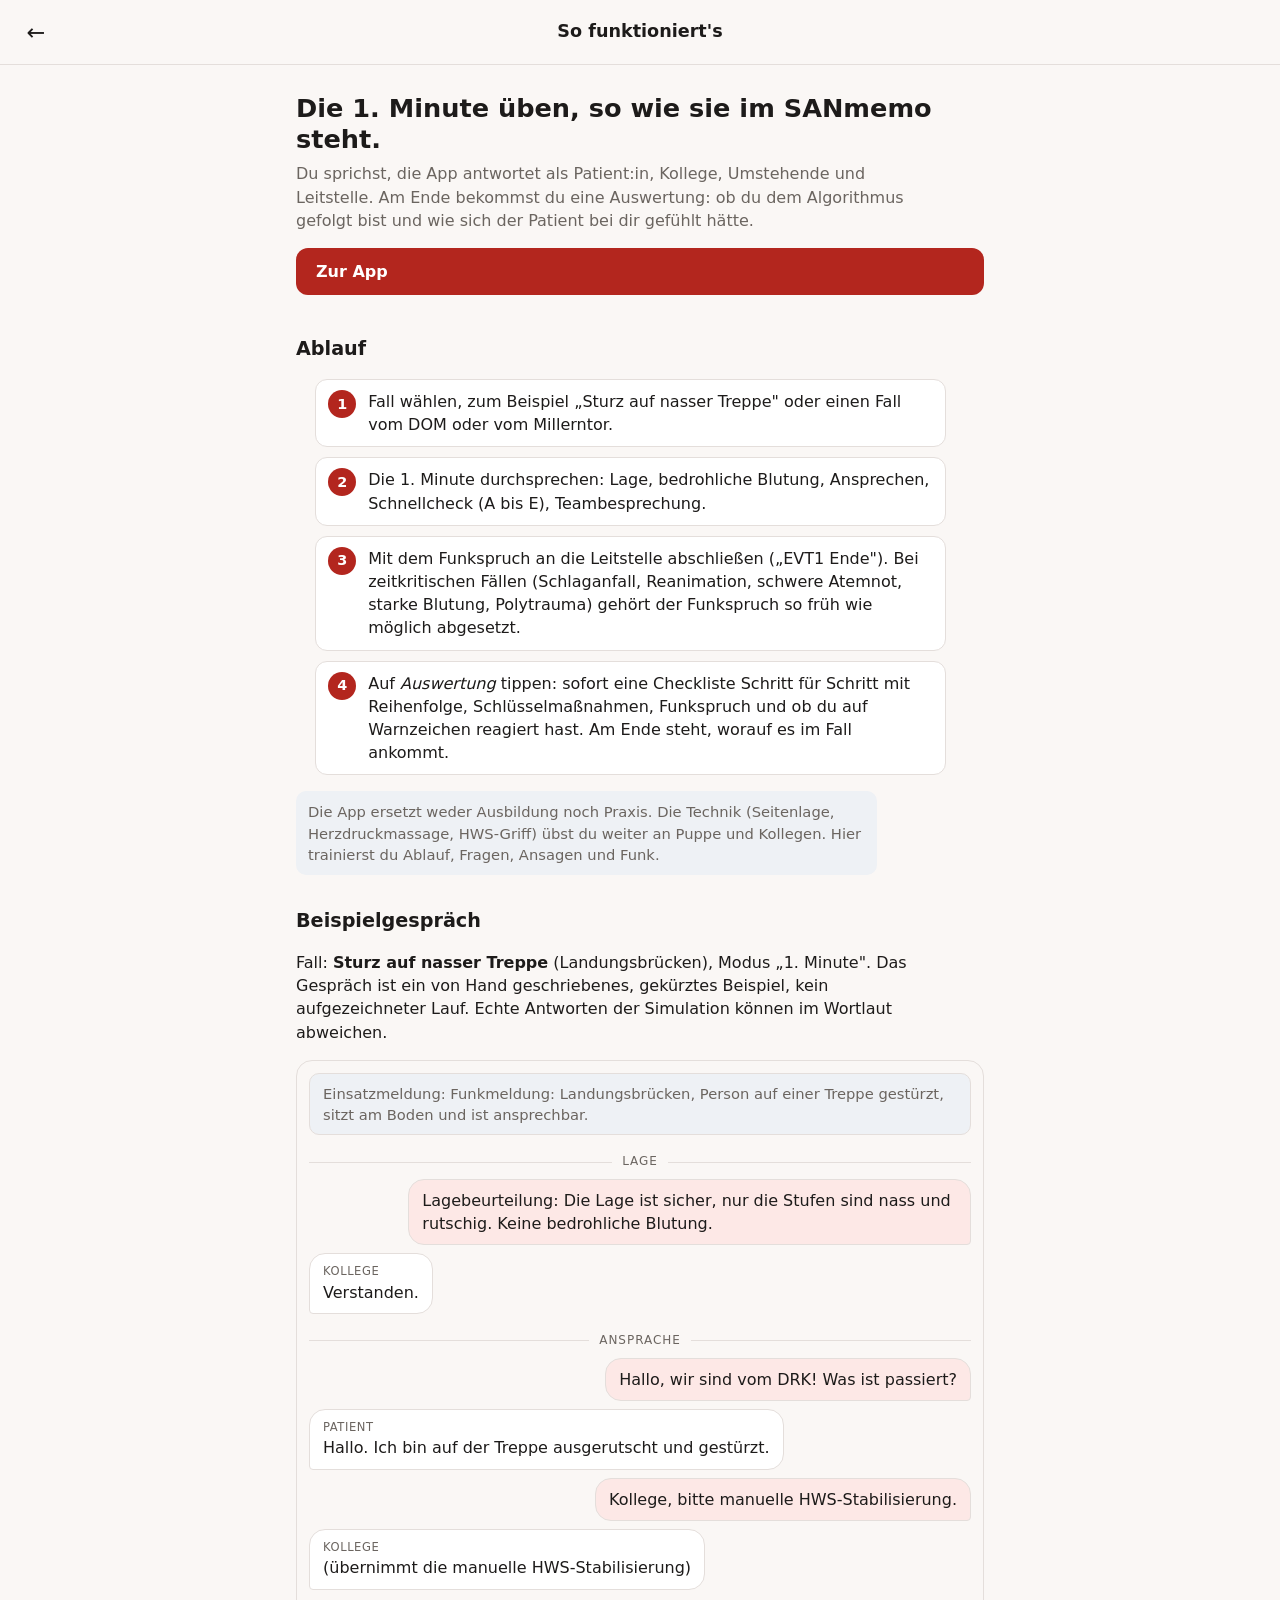
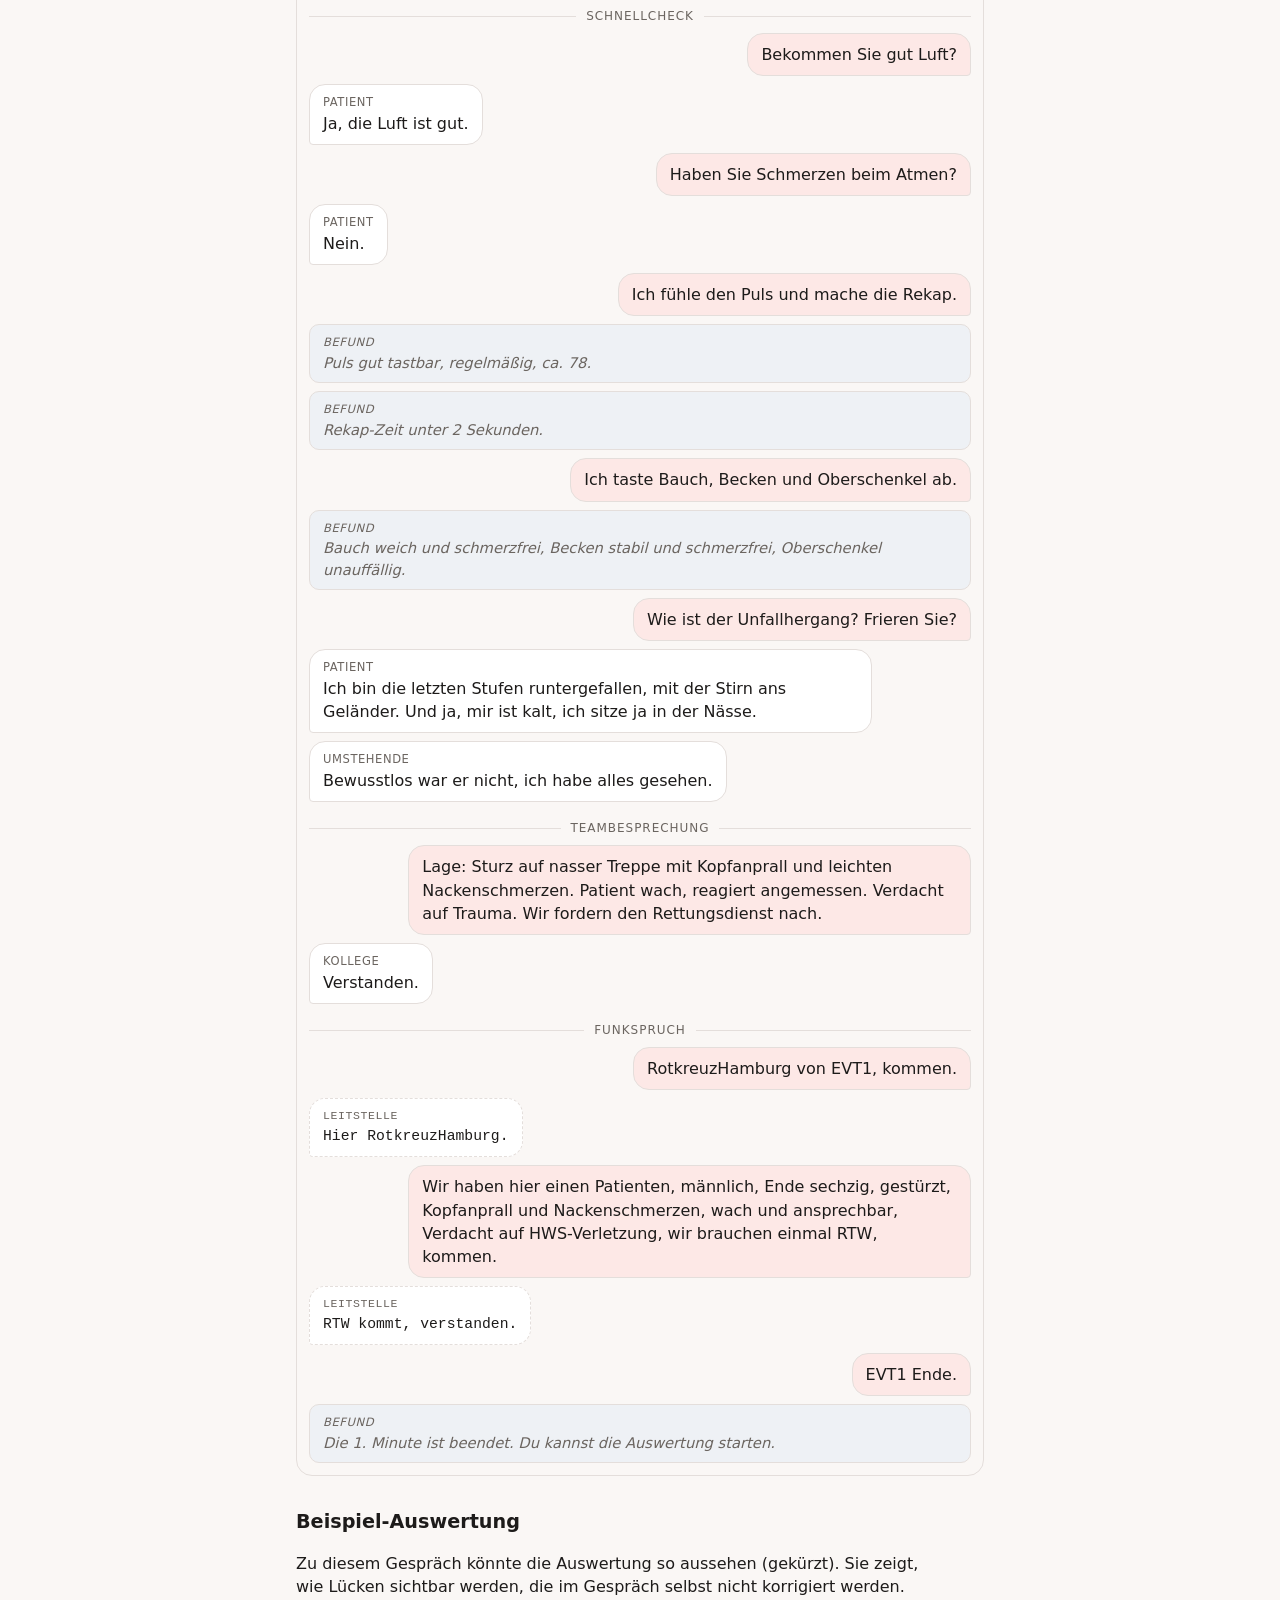
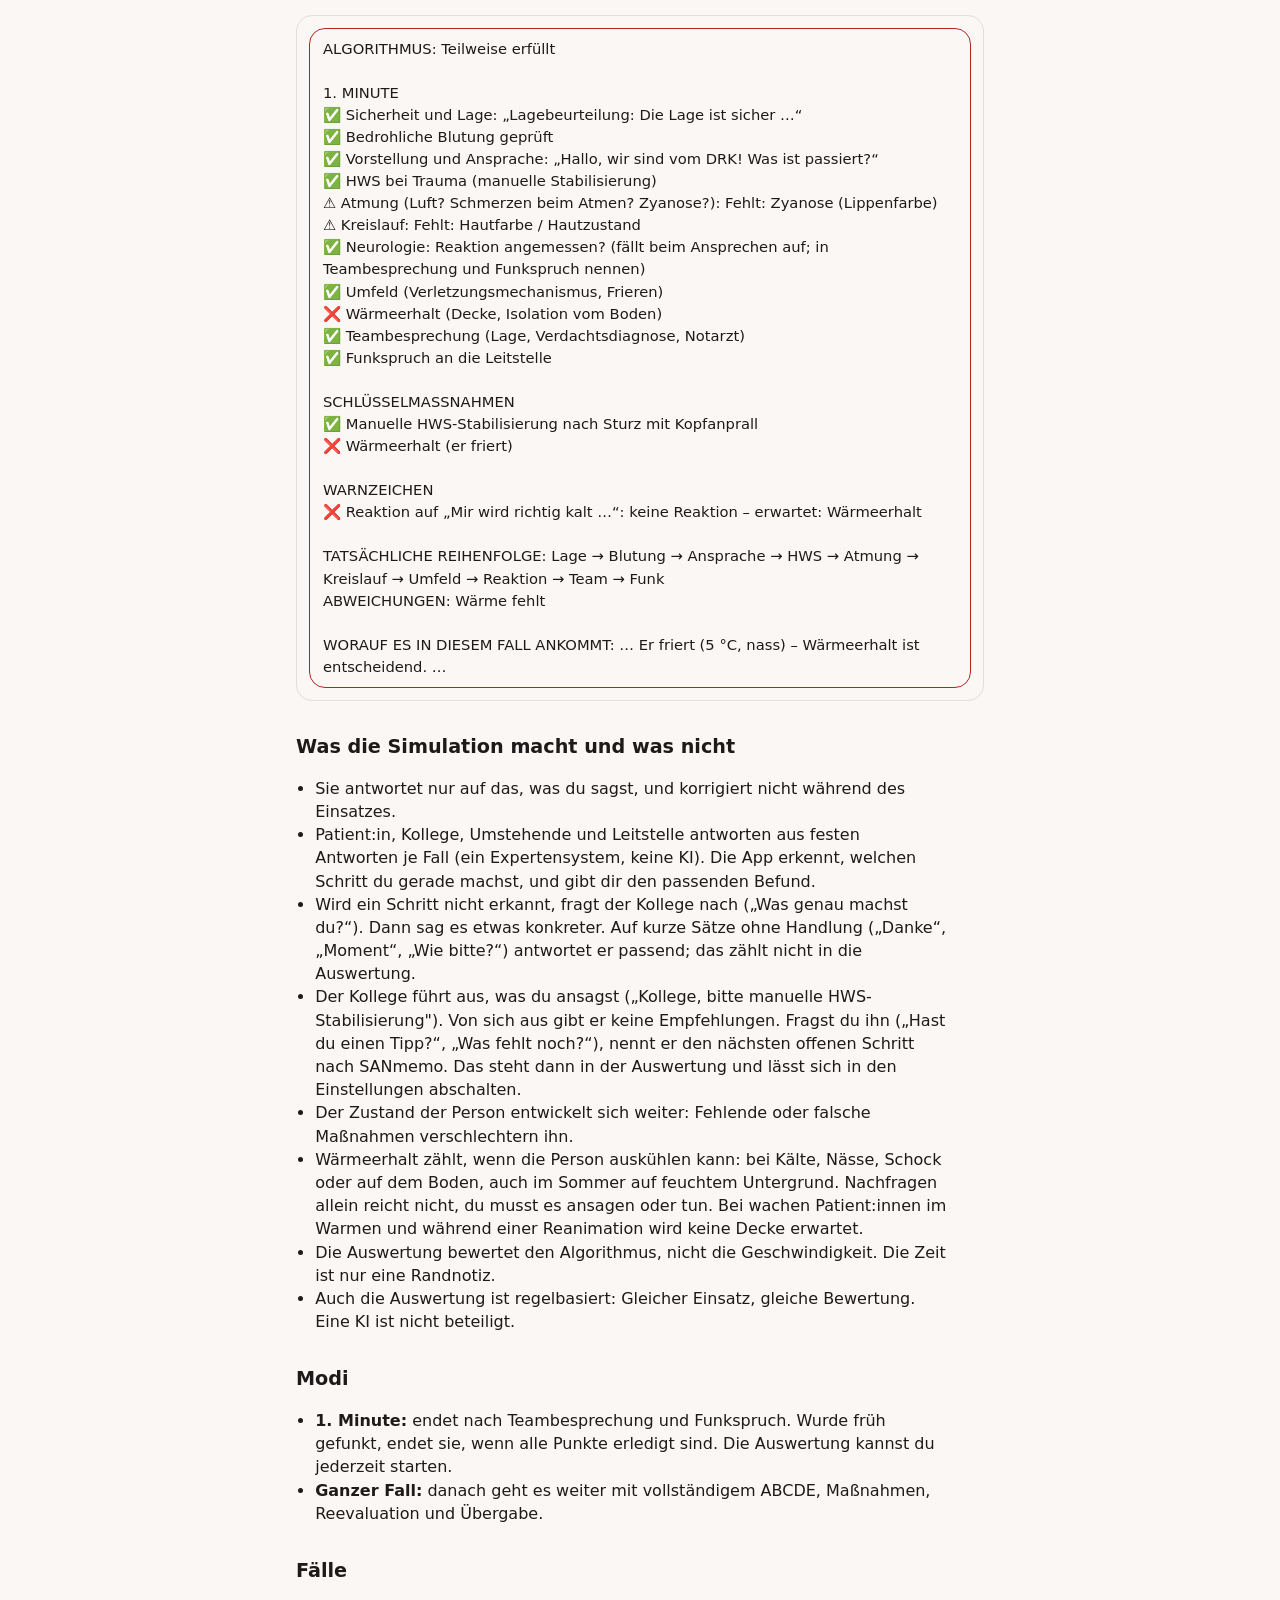
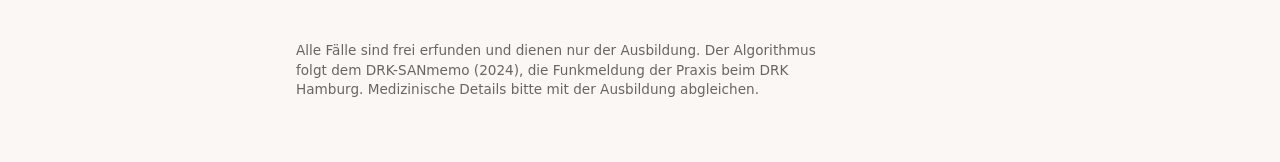
==== commit 1d9cd943: "feat: early radio call in time-critical cases, reaction instead of orientation in the first minute, " ====
--- a/public/info.html
+++ b/public/info.html
@@ -55,7 +55,7 @@
     <ol class="steps">
       <li><span>Fall wählen, zum Beispiel „Sturz auf nasser Treppe" oder einen Fall vom DOM oder vom Millerntor.</span></li>
       <li><span>Die 1. Minute durchsprechen: Lage, bedrohliche Blutung, Ansprechen, Schnellcheck (A bis E), Teambesprechung.</span></li>
-      <li><span>Mit dem Funkspruch an die Leitstelle abschließen („EVT1 Ende").</span></li>
+      <li><span>Mit dem Funkspruch an die Leitstelle abschließen („EVT1 Ende"). Bei zeitkritischen Fällen (Schlaganfall, Reanimation, schwere Atemnot, starke Blutung, Polytrauma) gehört der Funkspruch so früh wie möglich abgesetzt.</span></li>
       <li><span>Auf <em>Auswertung</em> tippen: sofort eine Checkliste Schritt für Schritt mit Reihenfolge, Schlüsselmaßnahmen, Funkspruch und ob du auf Warnzeichen reagiert hast. Am Ende steht, worauf es im Fall ankommt.</span></li>
     </ol>
     <p class="note">Die App ersetzt weder Ausbildung noch Praxis. Die Technik (Seitenlage, Herzdruckmassage, HWS-Griff) übst du weiter an Puppe und Kollegen. Hier trainierst du Ablauf, Fragen, Ansagen und Funk.</p>
@@ -82,7 +82,7 @@
 
     <h3>Modi</h3>
     <ul>
-      <li><strong>1. Minute:</strong> endet nach Teambesprechung und Funkspruch.</li>
+      <li><strong>1. Minute:</strong> endet nach Teambesprechung und Funkspruch. Wurde früh gefunkt, endet sie, wenn alle Punkte erledigt sind. Die Auswertung kannst du jederzeit starten.</li>
       <li><strong>Ganzer Fall:</strong> danach geht es weiter mit vollständigem ABCDE, Maßnahmen, Reevaluation und Übergabe.</li>
     </ul>
 
@@ -120,15 +120,13 @@
       ["me", "Wie ist der Unfallhergang? Frieren Sie?"],
       ["Patient", "Ich bin die letzten Stufen runtergefallen, mit der Stirn ans Geländer. Und ja, mir ist kalt, ich sitze ja in der Nässe."],
       ["Umstehende", "Bewusstlos war er nicht, ich habe alles gesehen."],
-      ["me", "Wissen Sie, wie Sie heißen, wo Sie sind und was passiert ist?"],
-      ["Patient", "Petersen. Landungsbrücken. Ich bin gestürzt."],
       ["phase", "Teambesprechung"],
-      ["me", "Lage: Sturz auf nasser Treppe mit Kopfanprall und leichten Nackenschmerzen. Verdacht auf Trauma. Wir fordern den Rettungsdienst nach."],
+      ["me", "Lage: Sturz auf nasser Treppe mit Kopfanprall und leichten Nackenschmerzen. Patient wach, reagiert angemessen. Verdacht auf Trauma. Wir fordern den Rettungsdienst nach."],
       ["Kollege", "Verstanden."],
       ["phase", "Funkspruch"],
       ["me", "RotkreuzHamburg von EVT1, kommen."],
       ["Leitstelle", "Hier RotkreuzHamburg."],
-      ["me", "Wir haben hier einen Patienten, männlich, Ende sechzig, gestürzt, Kopfanprall und Nackenschmerzen, Verdacht auf HWS-Verletzung, wir brauchen einmal RTW, kommen."],
+      ["me", "Wir haben hier einen Patienten, männlich, Ende sechzig, gestürzt, Kopfanprall und Nackenschmerzen, wach und ansprechbar, Verdacht auf HWS-Verletzung, wir brauchen einmal RTW, kommen."],
       ["Leitstelle", "RTW kommt, verstanden."],
       ["me", "EVT1 Ende."],
       ["Befund", "Die 1. Minute ist beendet. Du kannst die Auswertung starten."]
@@ -142,7 +140,7 @@
 ✅ HWS bei Trauma (manuelle Stabilisierung)
 ⚠️ Atmung (Luft? Schmerzen beim Atmen? Zyanose?): Fehlt: Zyanose (Lippenfarbe)
 ⚠️ Kreislauf: Fehlt: Hautfarbe / Hautzustand
-✅ Neurologie (Reaktion angemessen, Orientierung)
+✅ Neurologie: Reaktion angemessen? (fällt beim Ansprechen auf; in Teambesprechung und Funkspruch nennen)
 ✅ Umfeld (Verletzungsmechanismus, Frieren)
 ❌ Wärmeerhalt (Decke, Isolation vom Boden)
 ✅ Teambesprechung (Lage, Verdachtsdiagnose, Notarzt)
@@ -155,8 +153,8 @@
 WARNZEICHEN
 ❌ Reaktion auf „Mir wird richtig kalt …“: keine Reaktion – erwartet: Wärmeerhalt
 
-TATSÄCHLICHE REIHENFOLGE: Lage → Blutung → Ansprache → HWS → Atmung → Kreislauf → Umfeld → Neurologie → Team → Funk
-ABWEICHUNGEN: Neurologie kam außer der Reihe; Wärme fehlt
+TATSÄCHLICHE REIHENFOLGE: Lage → Blutung → Ansprache → HWS → Atmung → Kreislauf → Umfeld → Reaktion → Team → Funk
+ABWEICHUNGEN: Wärme fehlt
 
 WORAUF ES IN DIESEM FALL ANKOMMT: … Er friert (5 °C, nass) – Wärmeerhalt ist entscheidend. …`;
     const log = document.getElementById("demo");
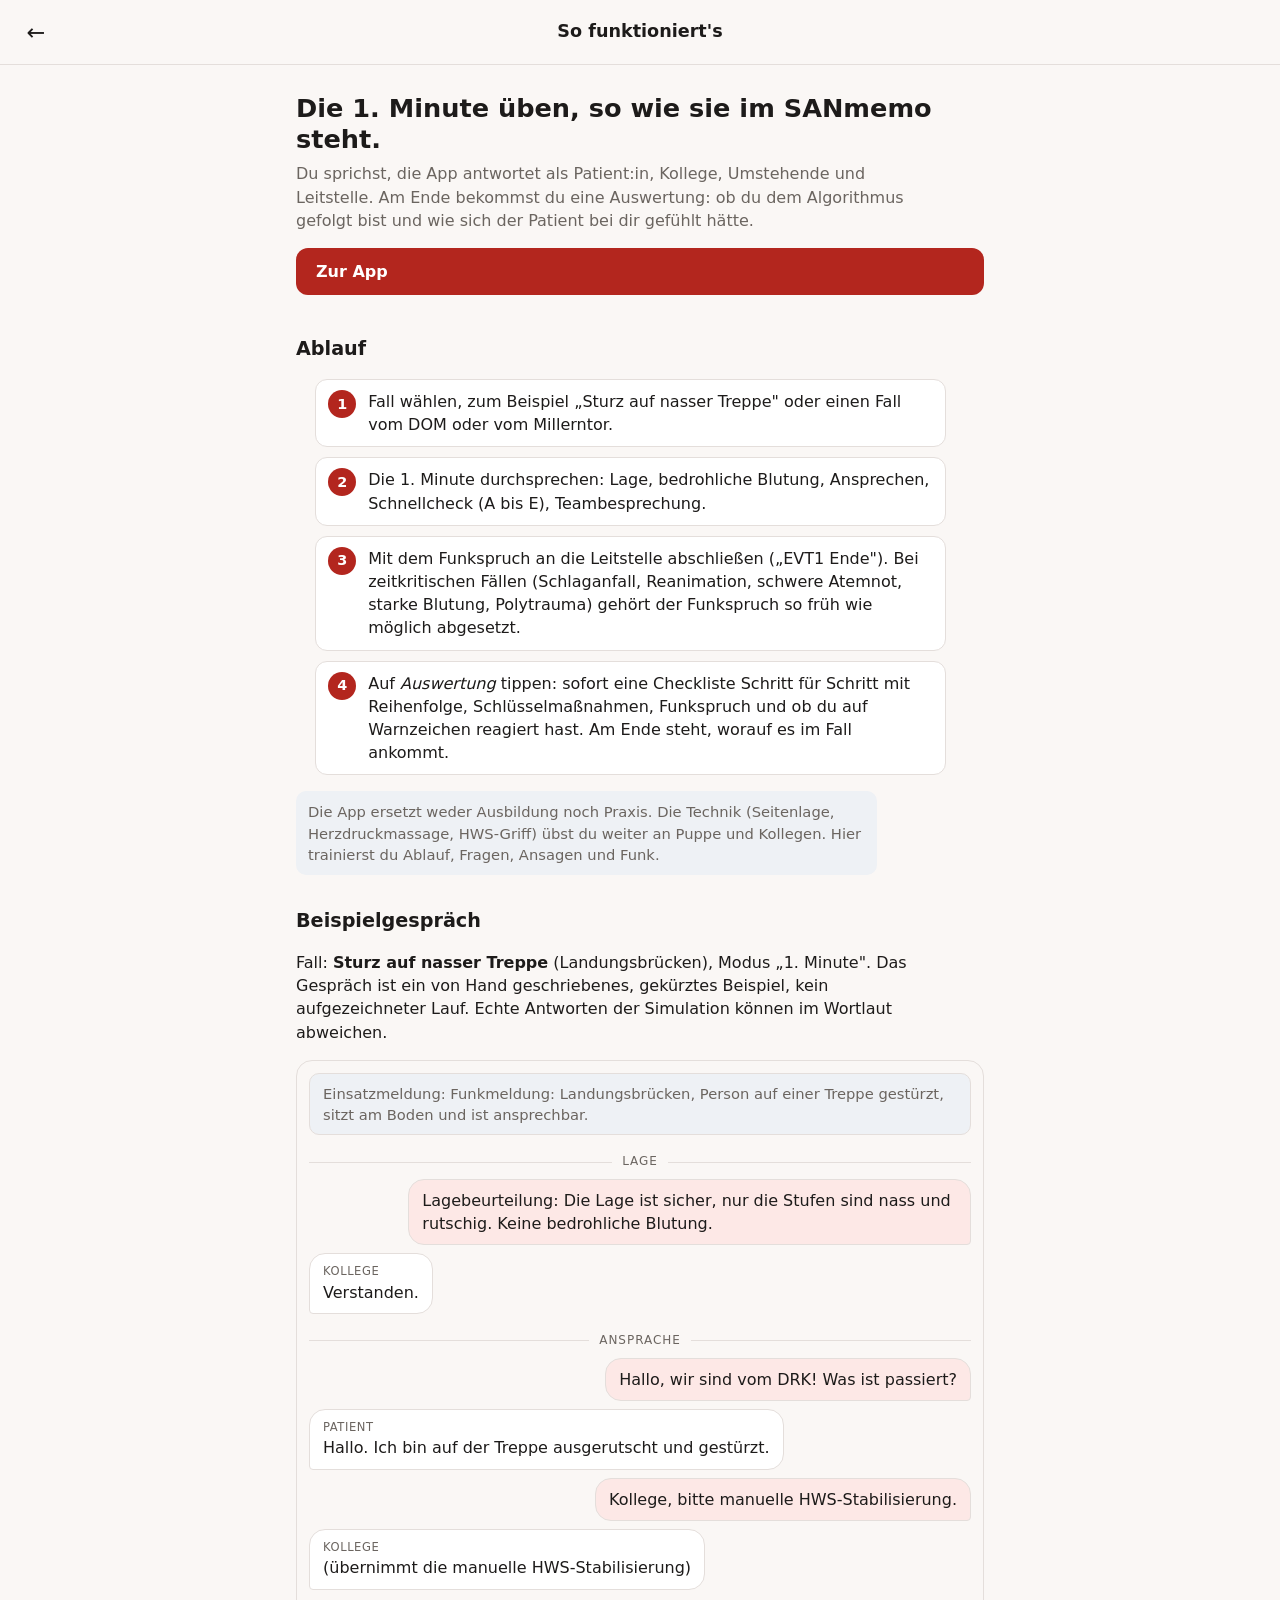
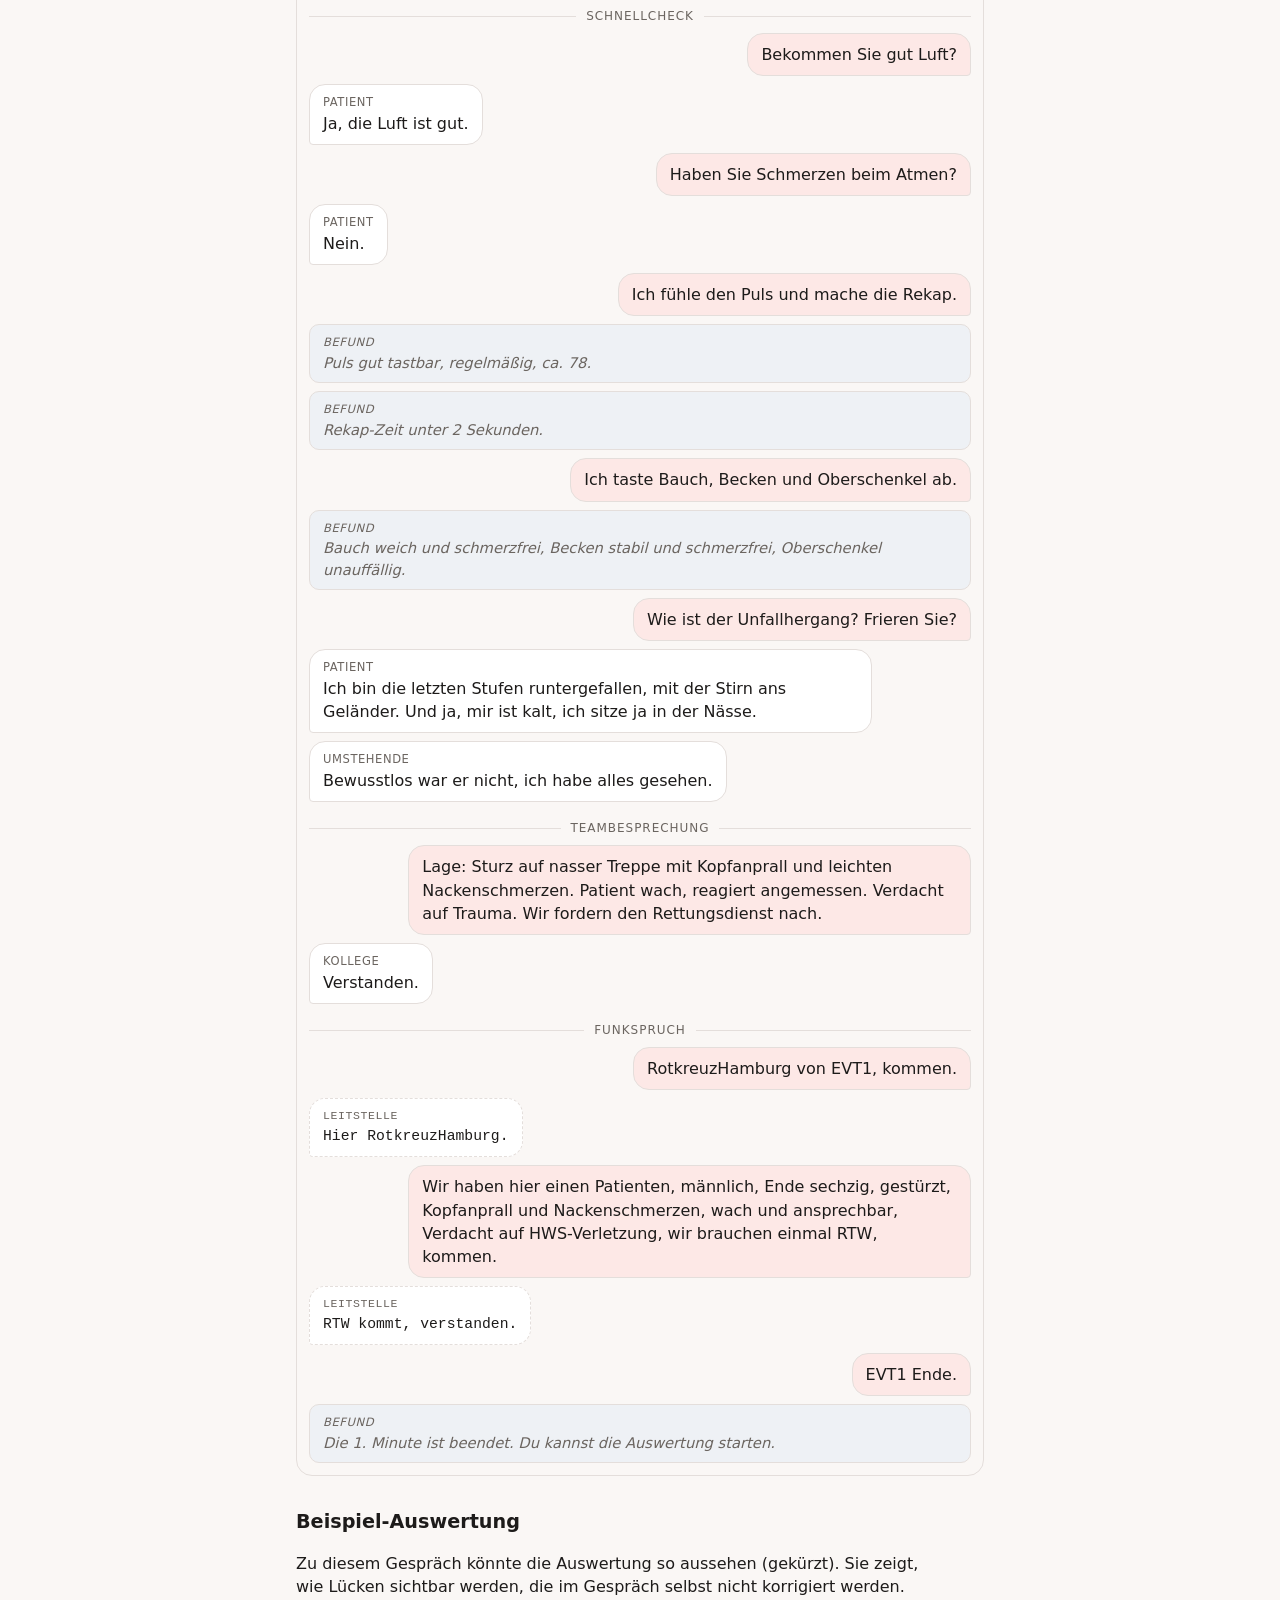
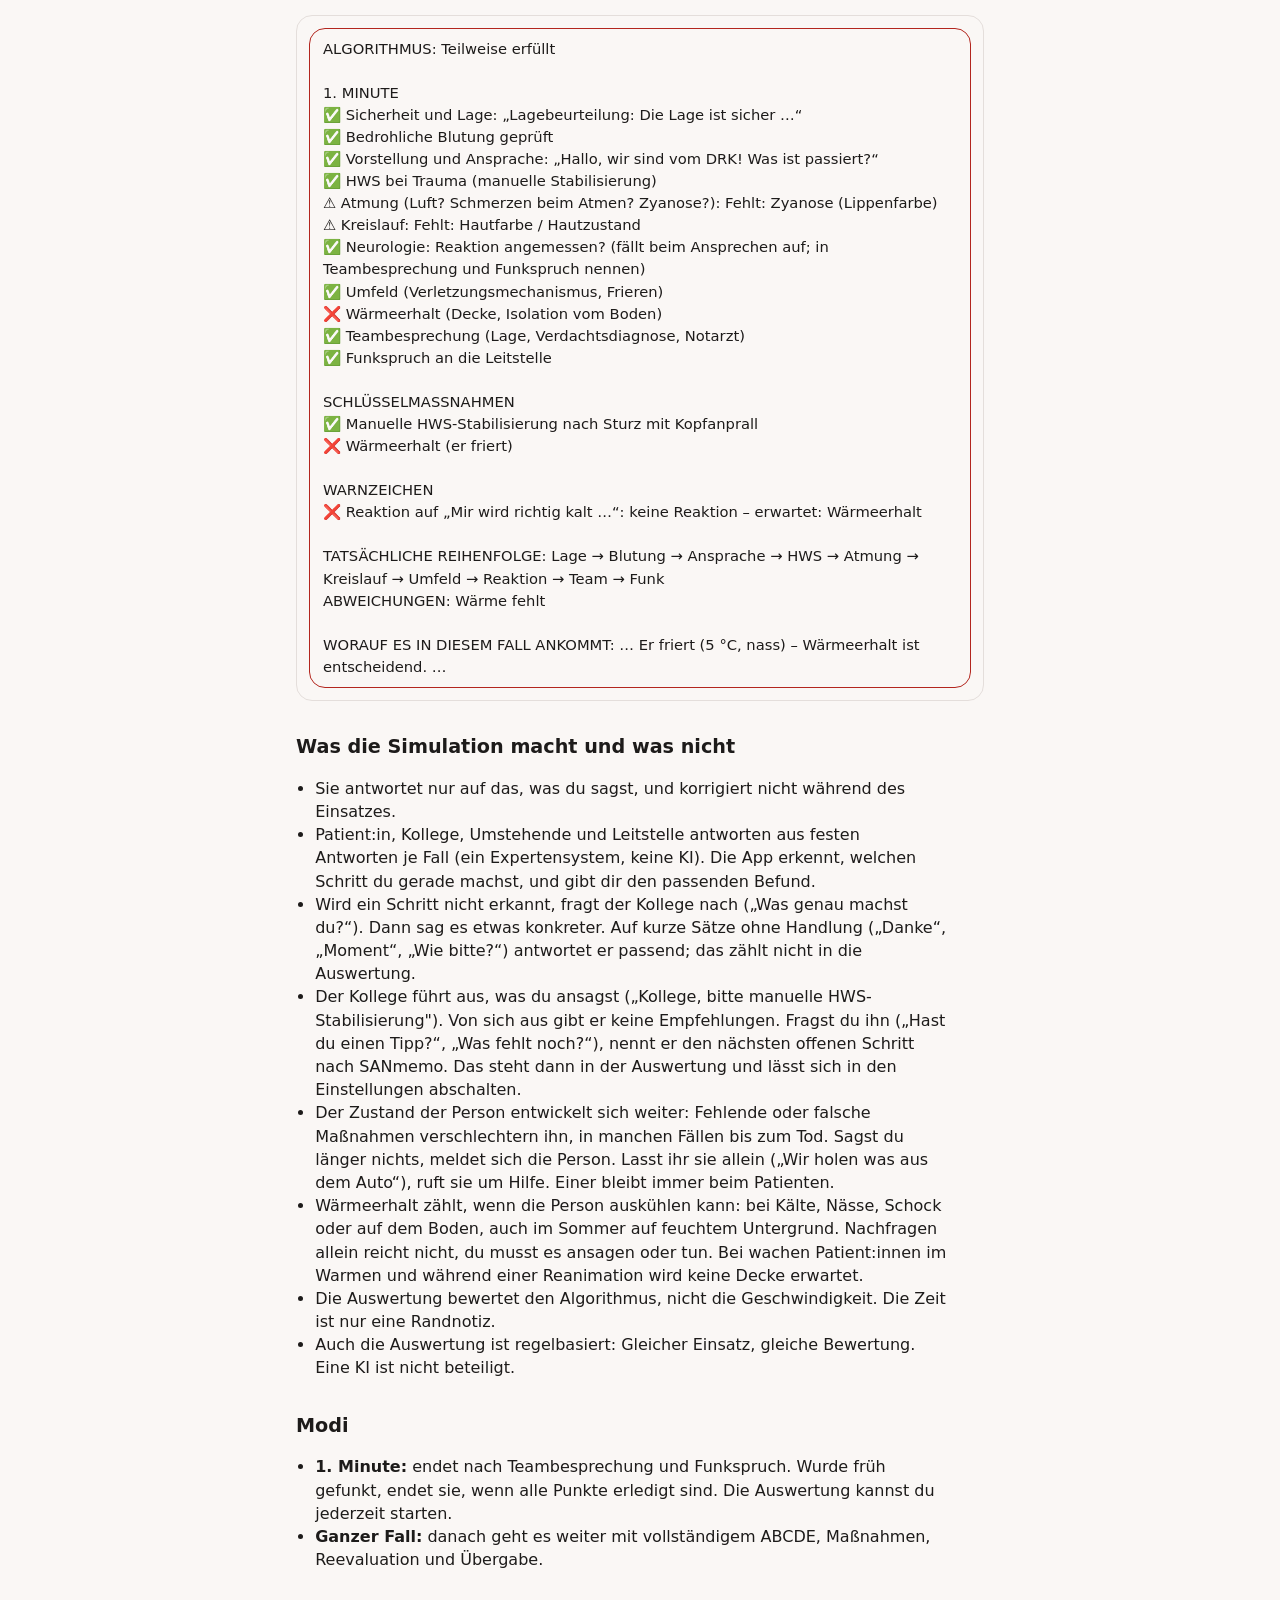
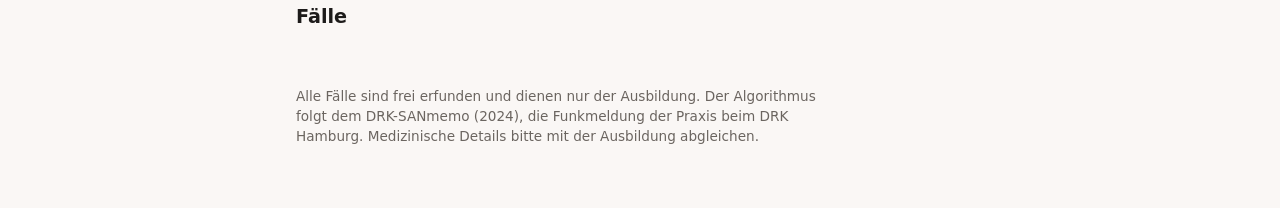
==== commit dfdea1e5: "feat: escalation – leaving the patient alone, silence, death where realistic (pilot: chainsaw) - New" ====
--- a/public/info.html
+++ b/public/info.html
@@ -74,7 +74,7 @@
       <li>Patient:in, Kollege, Umstehende und Leitstelle antworten aus festen Antworten je Fall (ein Expertensystem, keine KI). Die App erkennt, welchen Schritt du gerade machst, und gibt dir den passenden Befund.</li>
       <li>Wird ein Schritt nicht erkannt, fragt der Kollege nach („Was genau machst du?“). Dann sag es etwas konkreter. Auf kurze Sätze ohne Handlung („Danke“, „Moment“, „Wie bitte?“) antwortet er passend; das zählt nicht in die Auswertung.</li>
       <li>Der Kollege führt aus, was du ansagst („Kollege, bitte manuelle HWS-Stabilisierung"). Von sich aus gibt er keine Empfehlungen. Fragst du ihn („Hast du einen Tipp?“, „Was fehlt noch?“), nennt er den nächsten offenen Schritt nach SANmemo. Das steht dann in der Auswertung und lässt sich in den Einstellungen abschalten.</li>
-      <li>Der Zustand der Person entwickelt sich weiter: Fehlende oder falsche Maßnahmen verschlechtern ihn.</li>
+      <li>Der Zustand der Person entwickelt sich weiter: Fehlende oder falsche Maßnahmen verschlechtern ihn, in manchen Fällen bis zum Tod. Sagst du länger nichts, meldet sich die Person. Lasst ihr sie allein („Wir holen was aus dem Auto“), ruft sie um Hilfe. Einer bleibt immer beim Patienten.</li>
       <li>Wärmeerhalt zählt, wenn die Person auskühlen kann: bei Kälte, Nässe, Schock oder auf dem Boden, auch im Sommer auf feuchtem Untergrund. Nachfragen allein reicht nicht, du musst es ansagen oder tun. Bei wachen Patient:innen im Warmen und während einer Reanimation wird keine Decke erwartet.</li>
       <li>Die Auswertung bewertet den Algorithmus, nicht die Geschwindigkeit. Die Zeit ist nur eine Randnotiz.</li>
       <li>Auch die Auswertung ist regelbasiert: Gleicher Einsatz, gleiche Bewertung. Eine KI ist nicht beteiligt.</li>
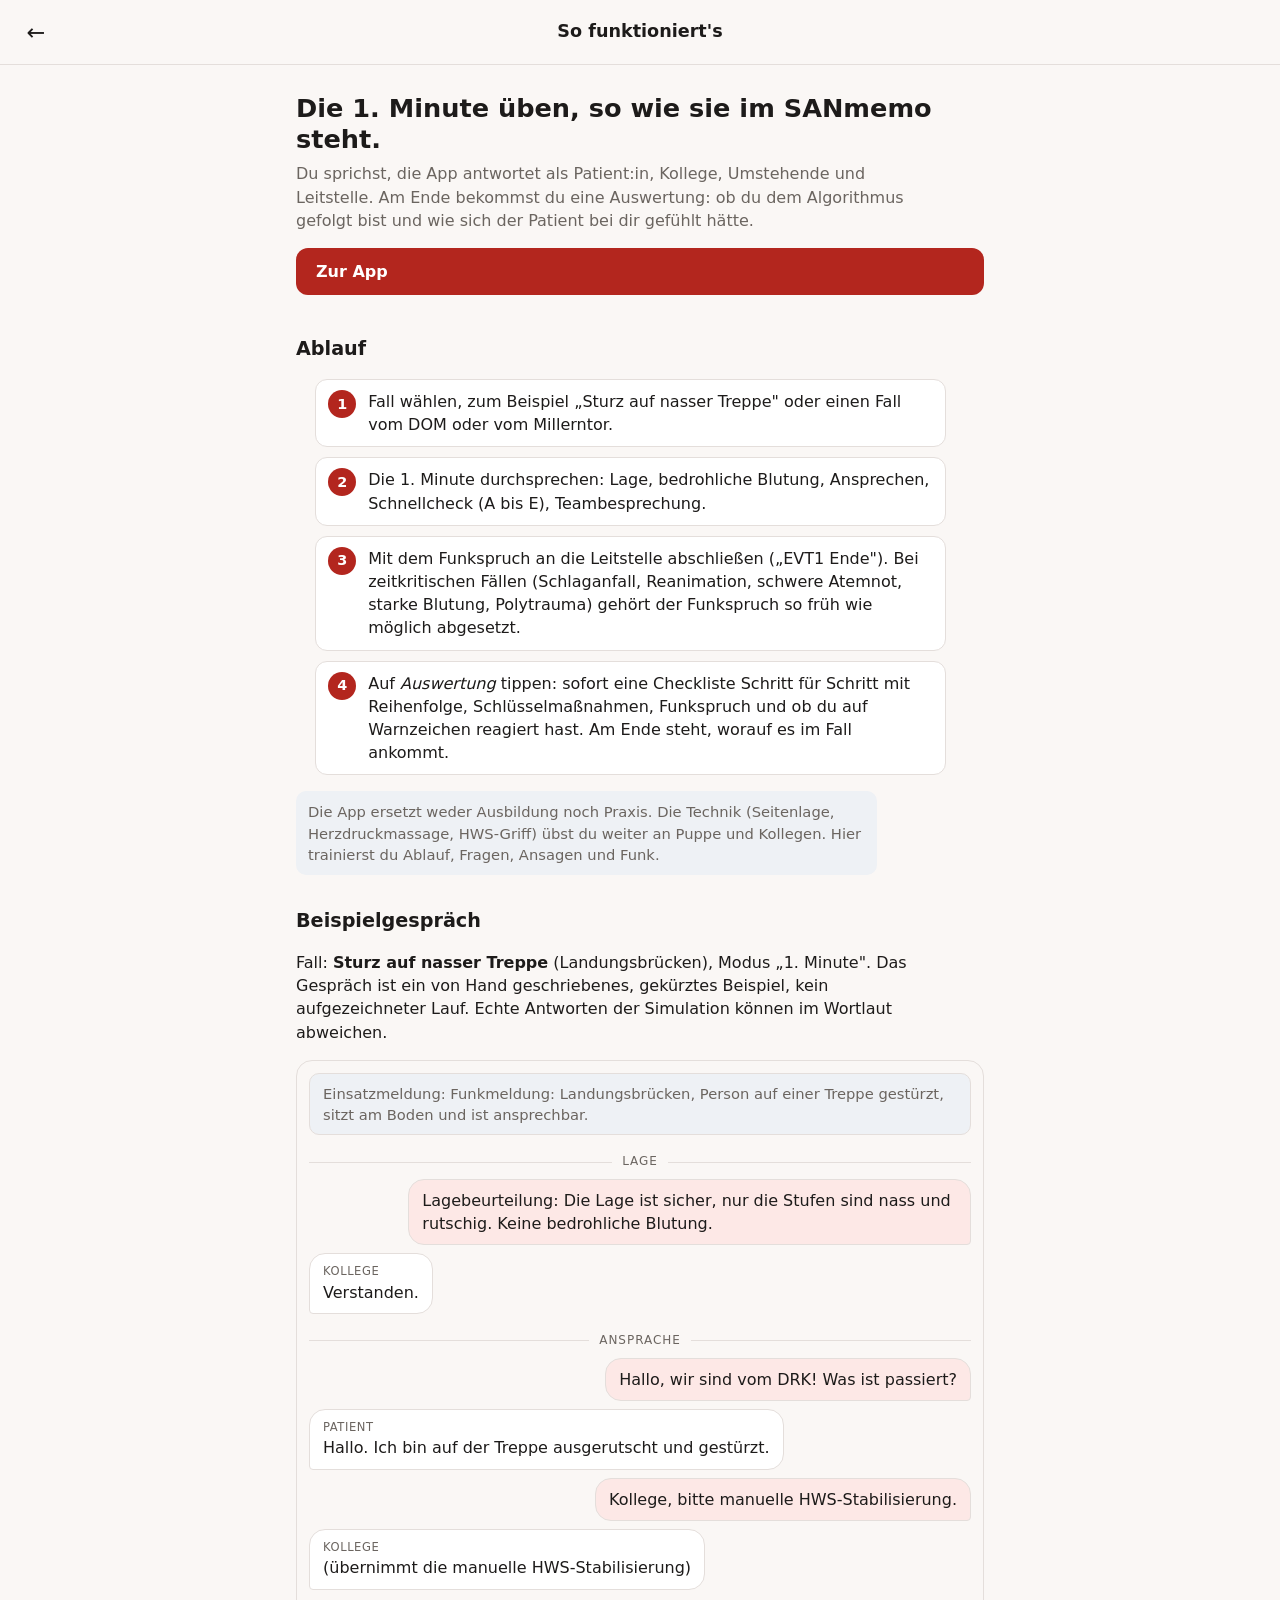
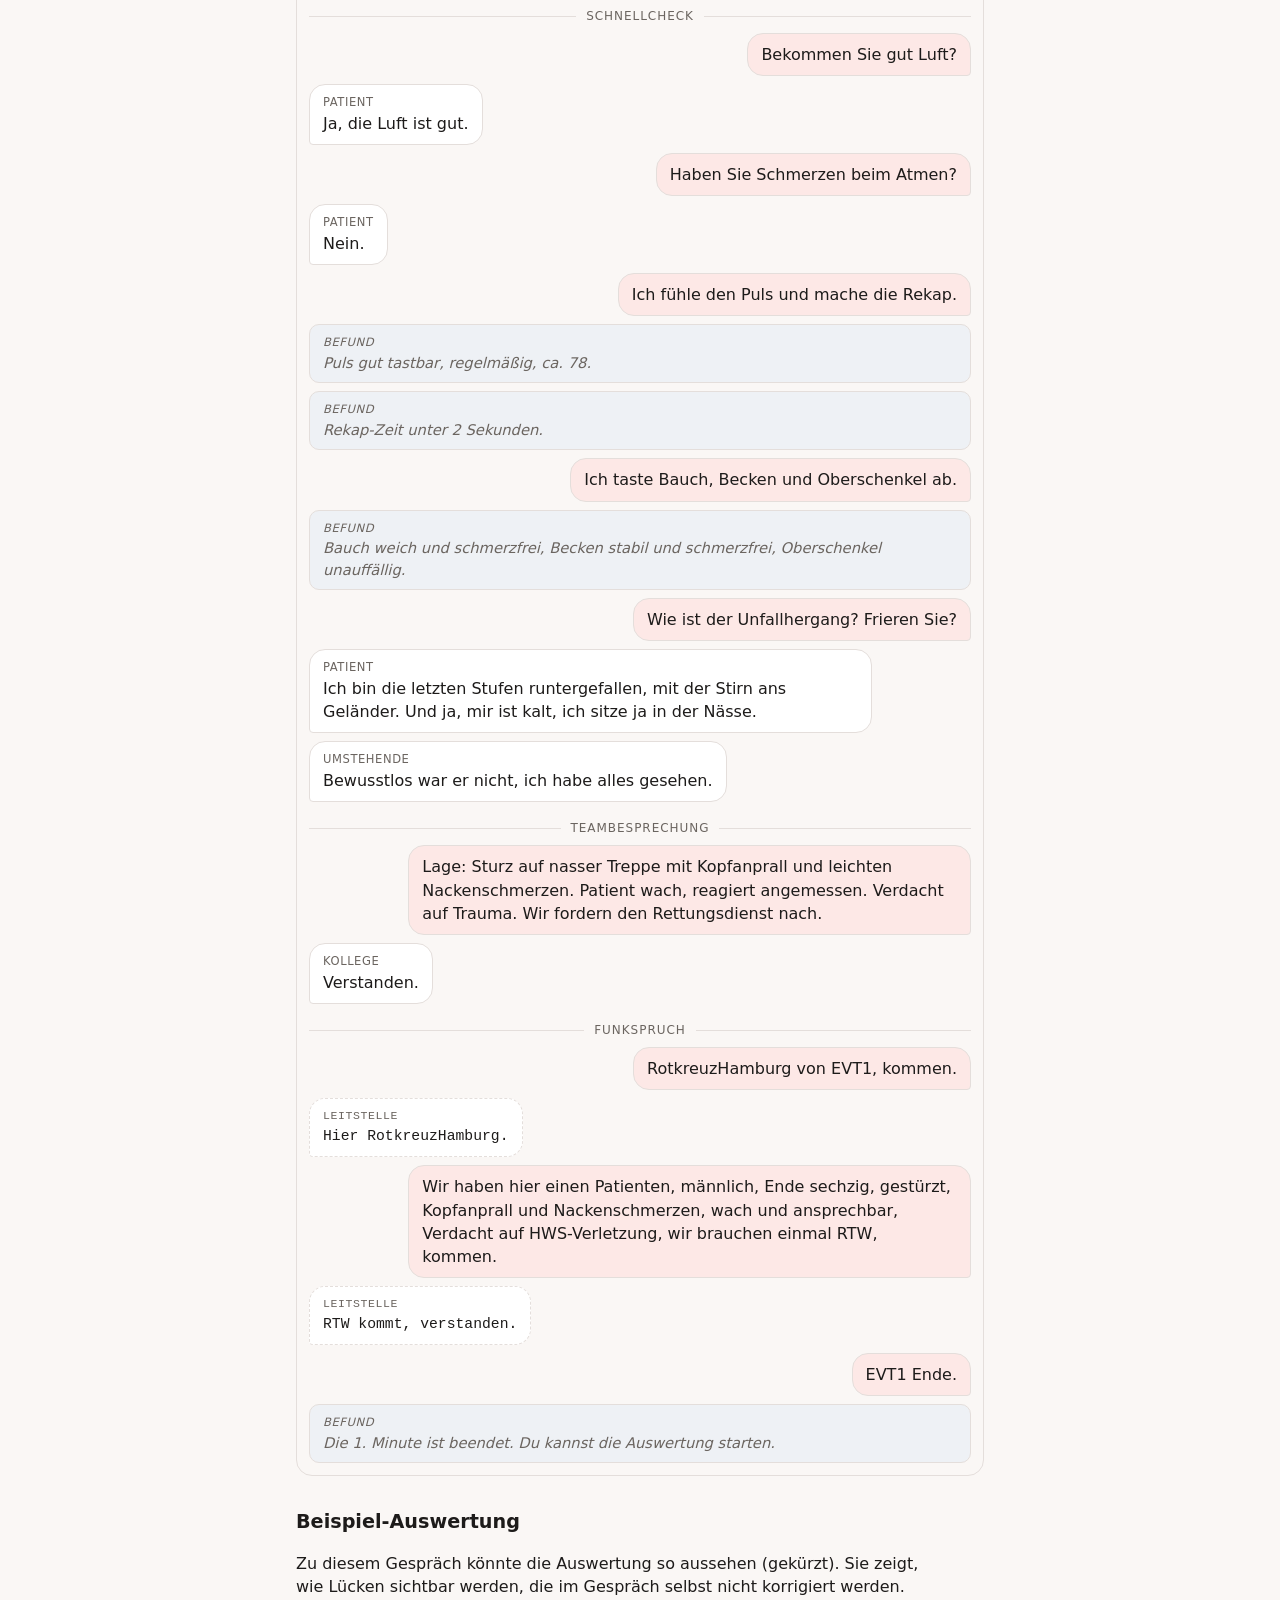
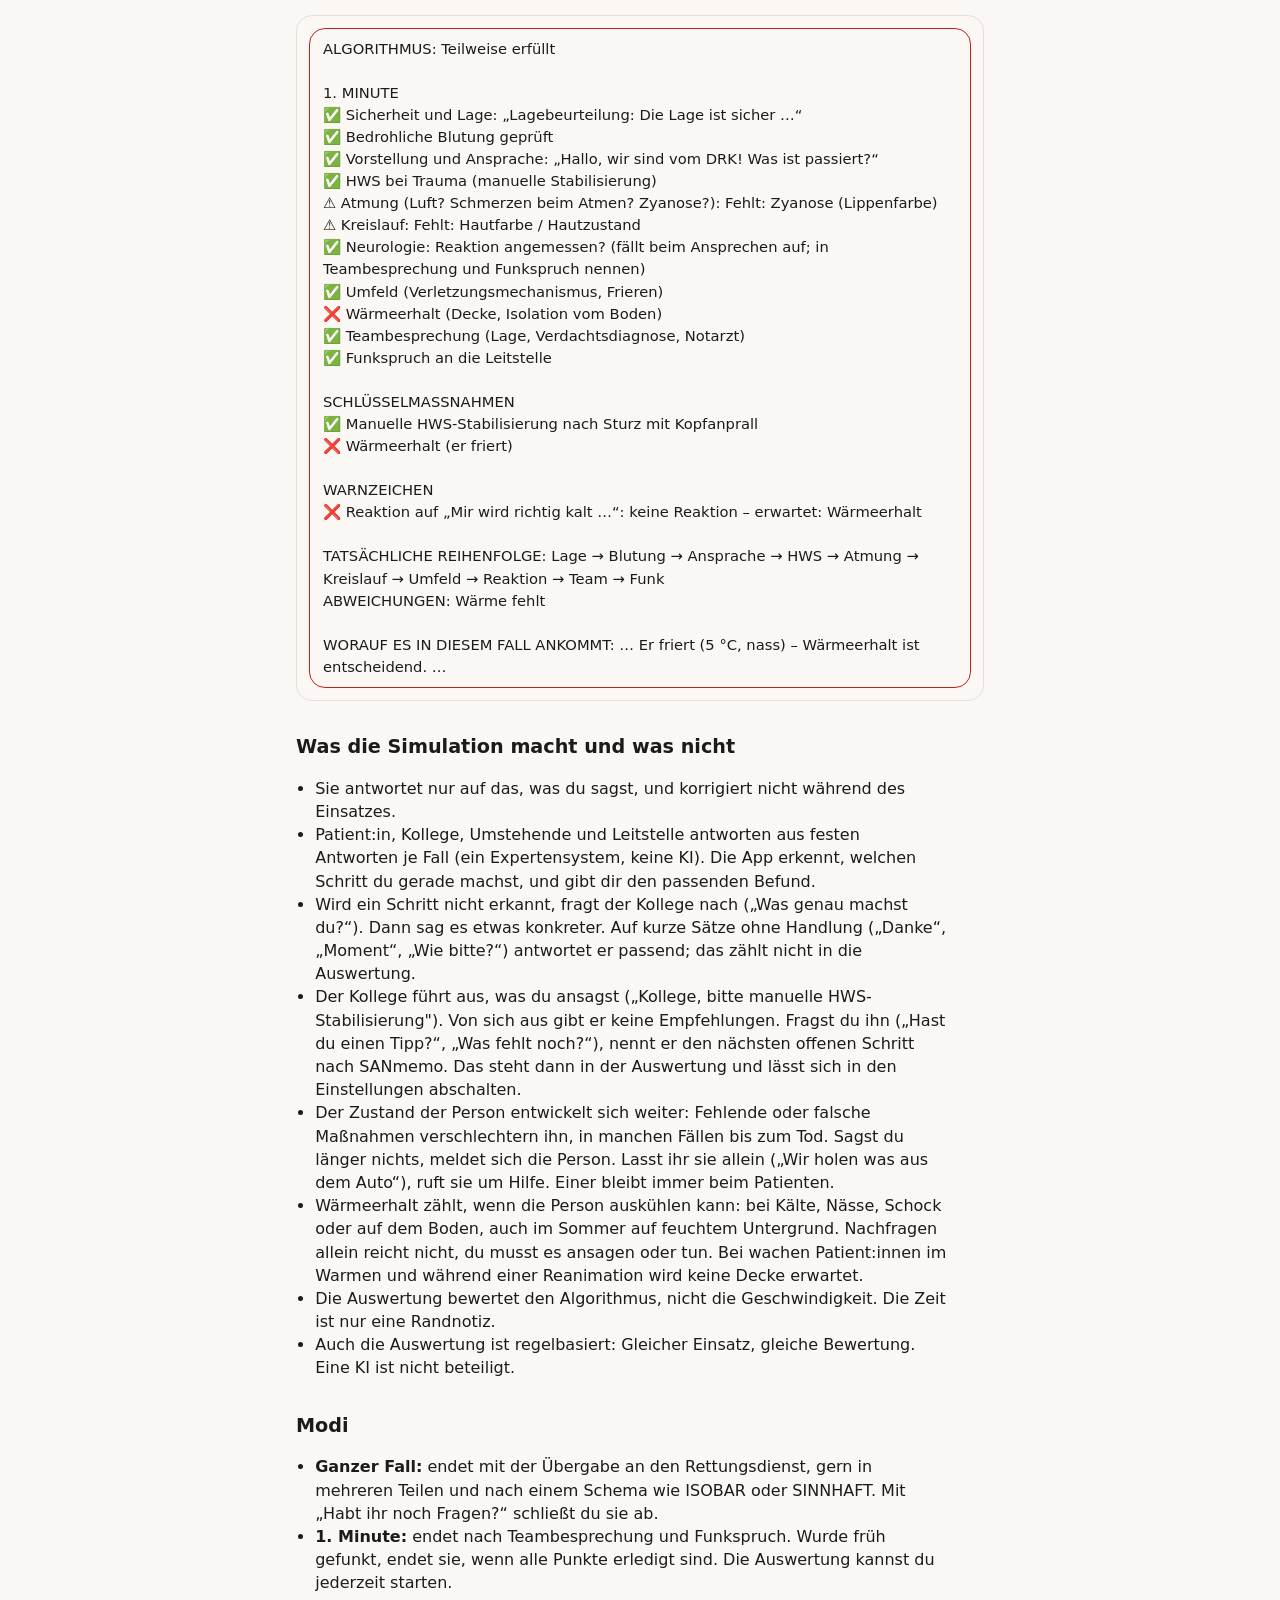
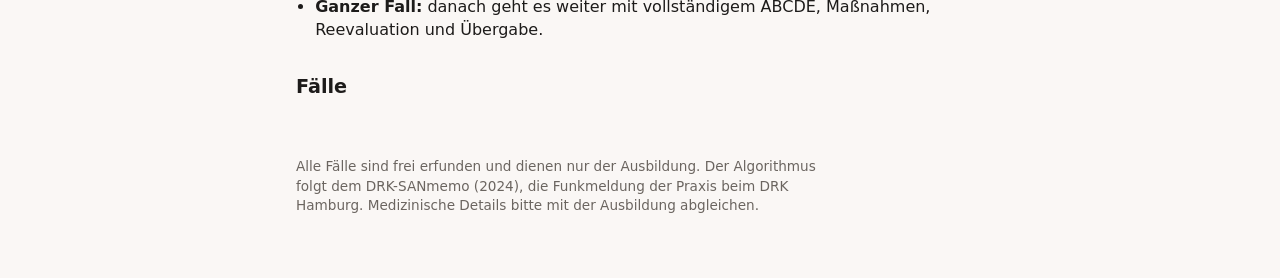
==== commit 6c2f0fc3: "feat: structured handover to the rescue service (ISOBAR / SINNHAFT building blocks) The handover can" ====
--- a/public/info.html
+++ b/public/info.html
@@ -82,6 +82,7 @@
 
     <h3>Modi</h3>
     <ul>
+      <li><strong>Ganzer Fall:</strong> endet mit der Übergabe an den Rettungsdienst, gern in mehreren Teilen und nach einem Schema wie ISOBAR oder SINNHAFT. Mit „Habt ihr noch Fragen?“ schließt du sie ab.</li>
       <li><strong>1. Minute:</strong> endet nach Teambesprechung und Funkspruch. Wurde früh gefunkt, endet sie, wenn alle Punkte erledigt sind. Die Auswertung kannst du jederzeit starten.</li>
       <li><strong>Ganzer Fall:</strong> danach geht es weiter mit vollständigem ABCDE, Maßnahmen, Reevaluation und Übergabe.</li>
     </ul>
--- a/public/style.css
+++ b/public/style.css
@@ -33,6 +33,8 @@
 :focus-visible { outline: 3px solid var(--accent); outline-offset: 2px; }
 h1:focus:not(:focus-visible) { outline: none; }
 html, body { height: 100%; margin: 0; }
+/* dvh: sichtbarer Viewport auf Mobilgeräten (ohne Adressleiste), sonst scrollt die Seite zusätzlich zum Log */
+body.app { height: 100dvh; overflow: hidden; }
 body {
   background: var(--bg);
   color: var(--fg);
@@ -92,8 +94,8 @@
 .scenario .letter.small { font-size: .9rem; }
 .scenario small { display: block; color: var(--muted); }
 
-.log { flex: 1; overflow-y: auto; display: flex; flex-direction: column; gap: 8px; padding: 0 0 8px; margin: 0; list-style: none; }
-.msg { max-width: 85%; padding: 9px 13px; border-radius: 16px; border: 1px solid var(--line); white-space: pre-wrap; }
+.log { flex: 1; min-height: 0; overflow-y: auto; overflow-x: hidden; display: flex; flex-direction: column; gap: 8px; padding: 0 0 8px; margin: 0; list-style: none; }
+.msg { max-width: 85%; padding: 9px 13px; border-radius: 16px; border: 1px solid var(--line); white-space: pre-wrap; overflow-wrap: anywhere; }
 .msg.me { align-self: flex-end; background: var(--me); border-bottom-right-radius: 4px; }
 .msg.them { align-self: flex-start; background: var(--them); border-bottom-left-radius: 4px; }
 .msg.sys { align-self: stretch; max-width: none; background: var(--sys); color: var(--muted); border-radius: 10px; font-size: .92rem; }
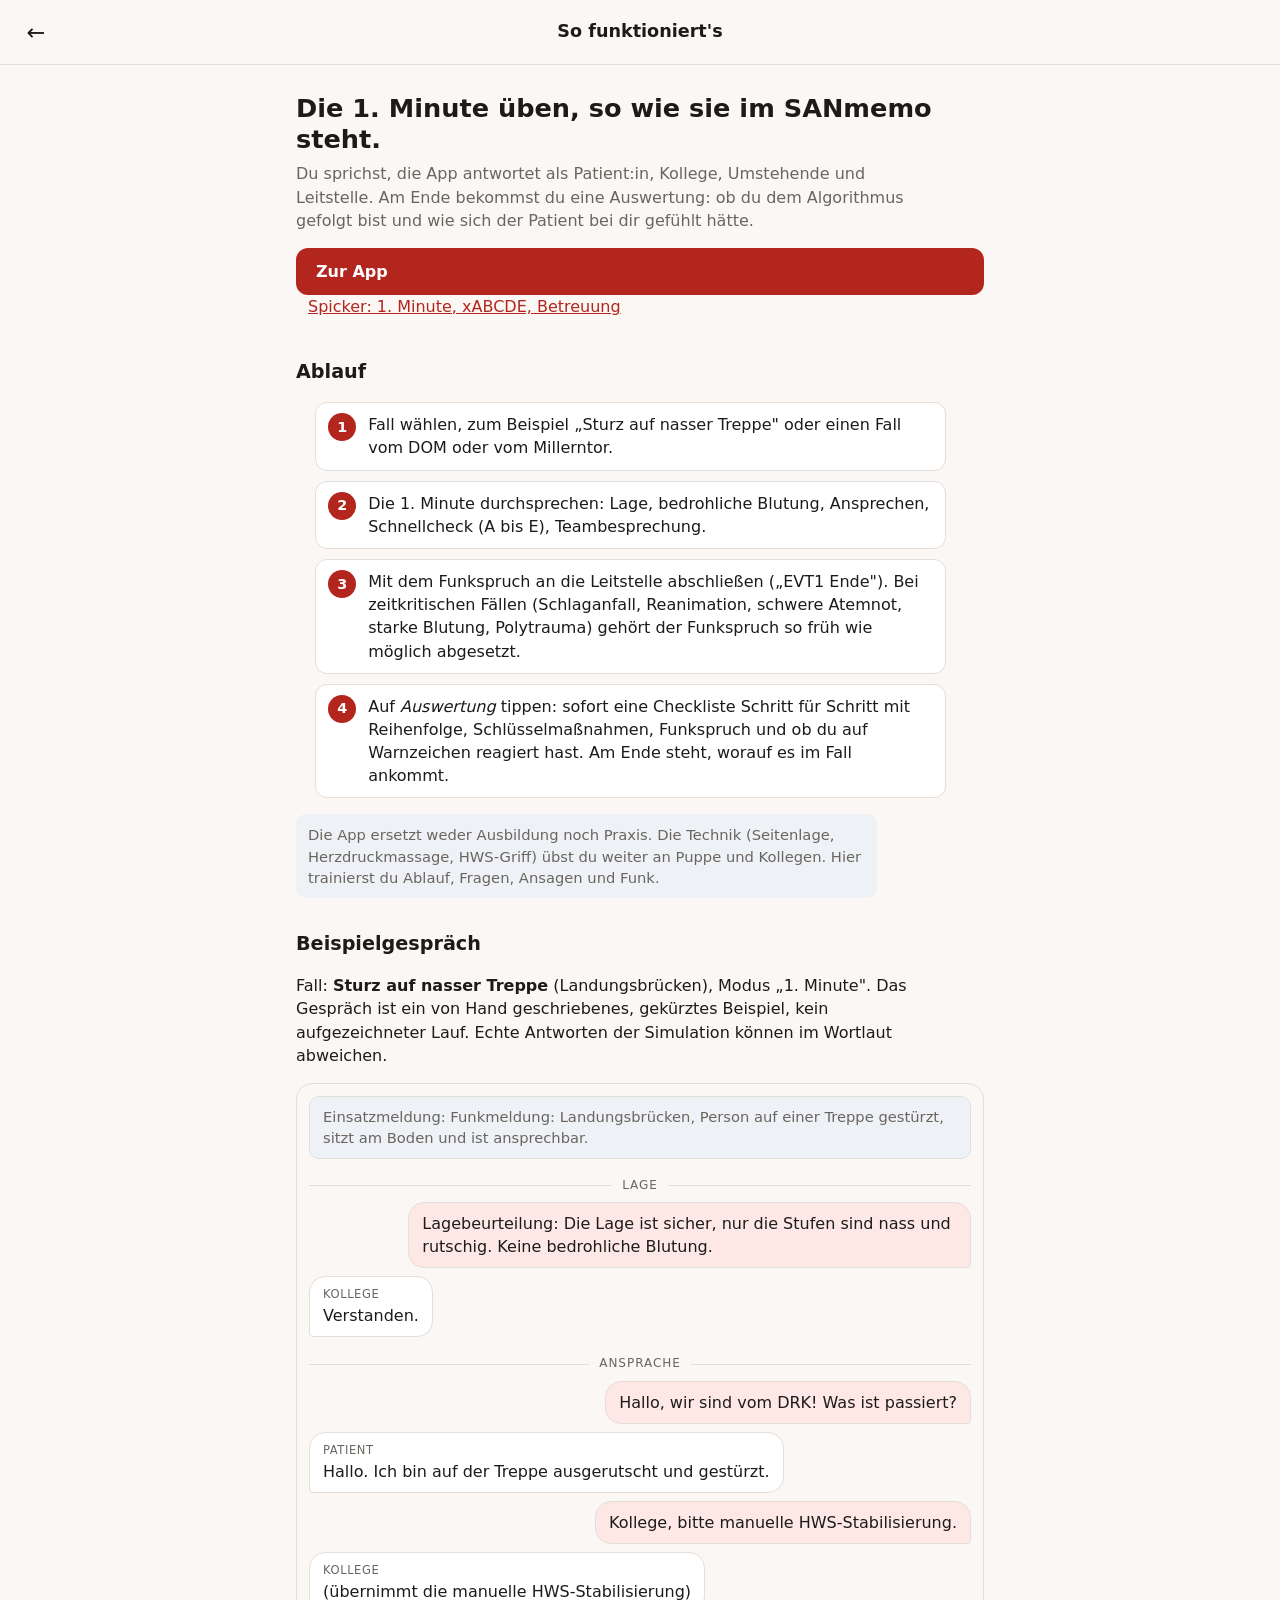
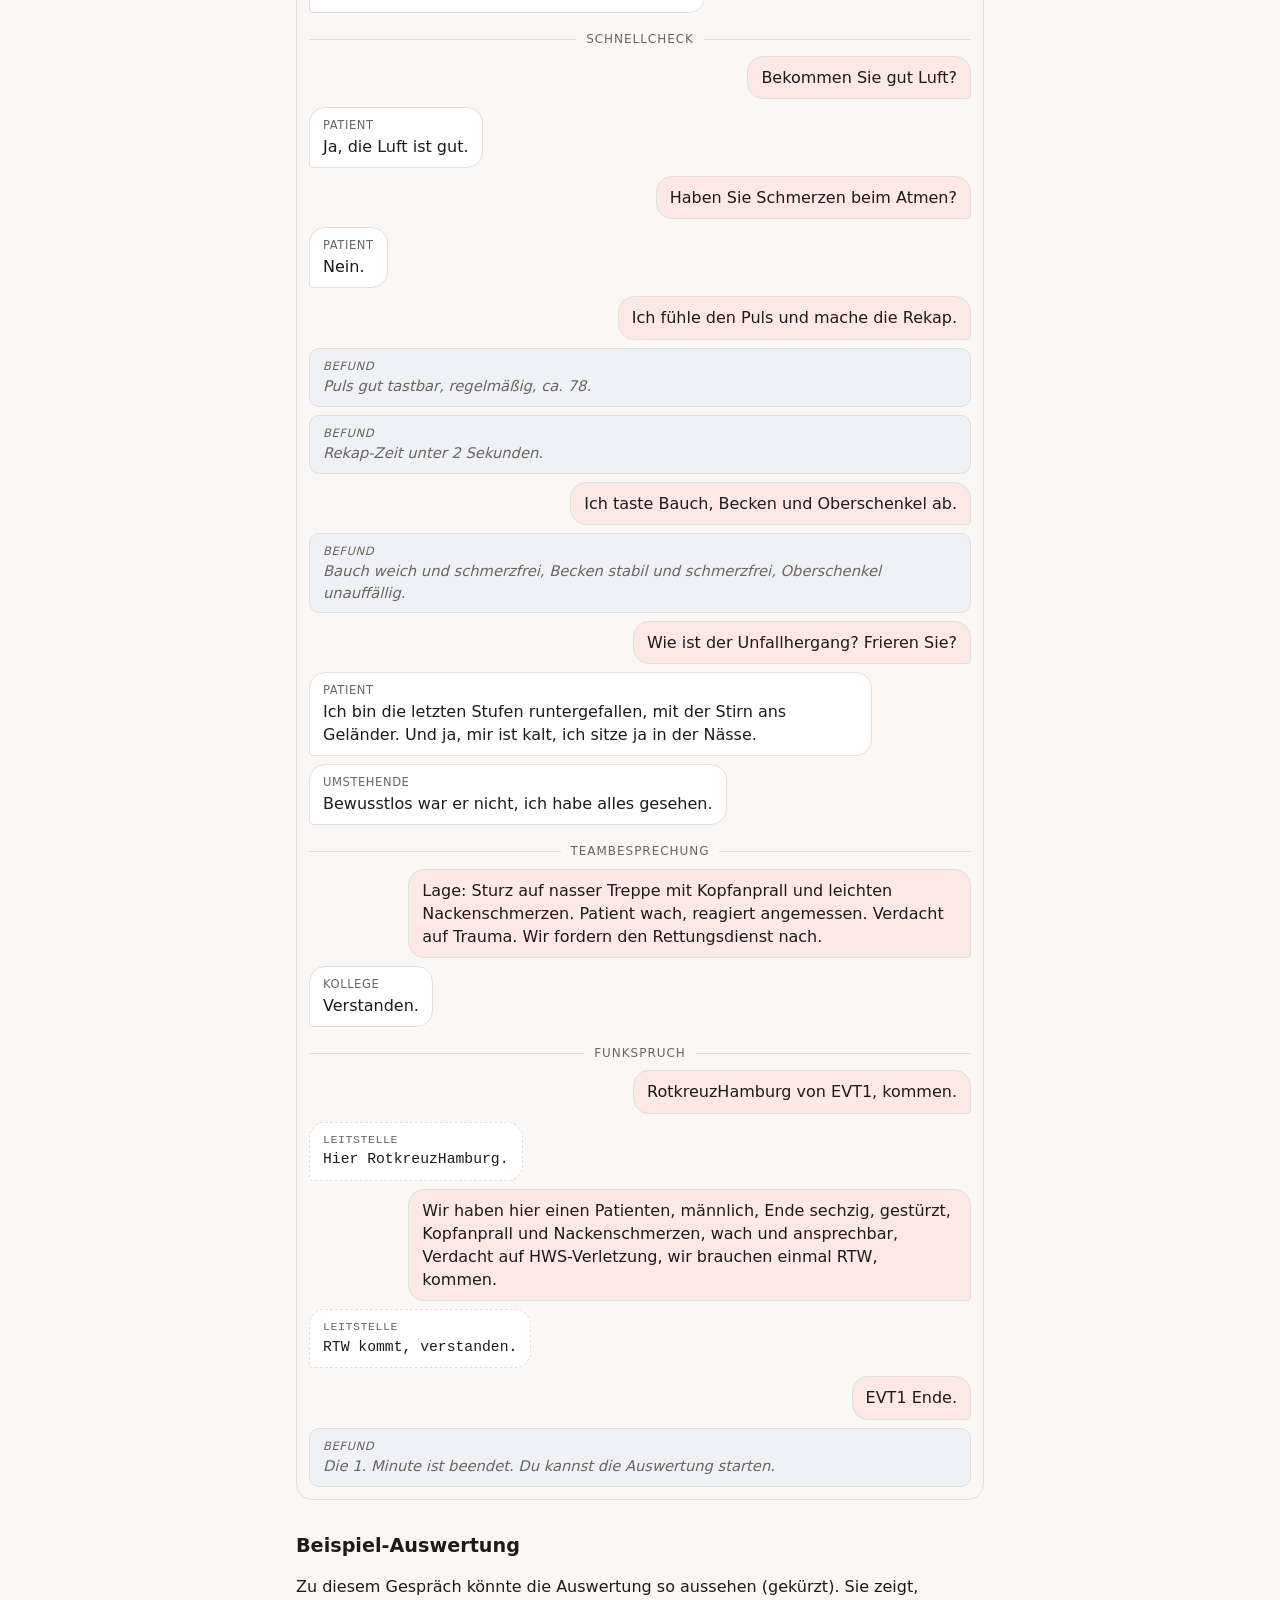
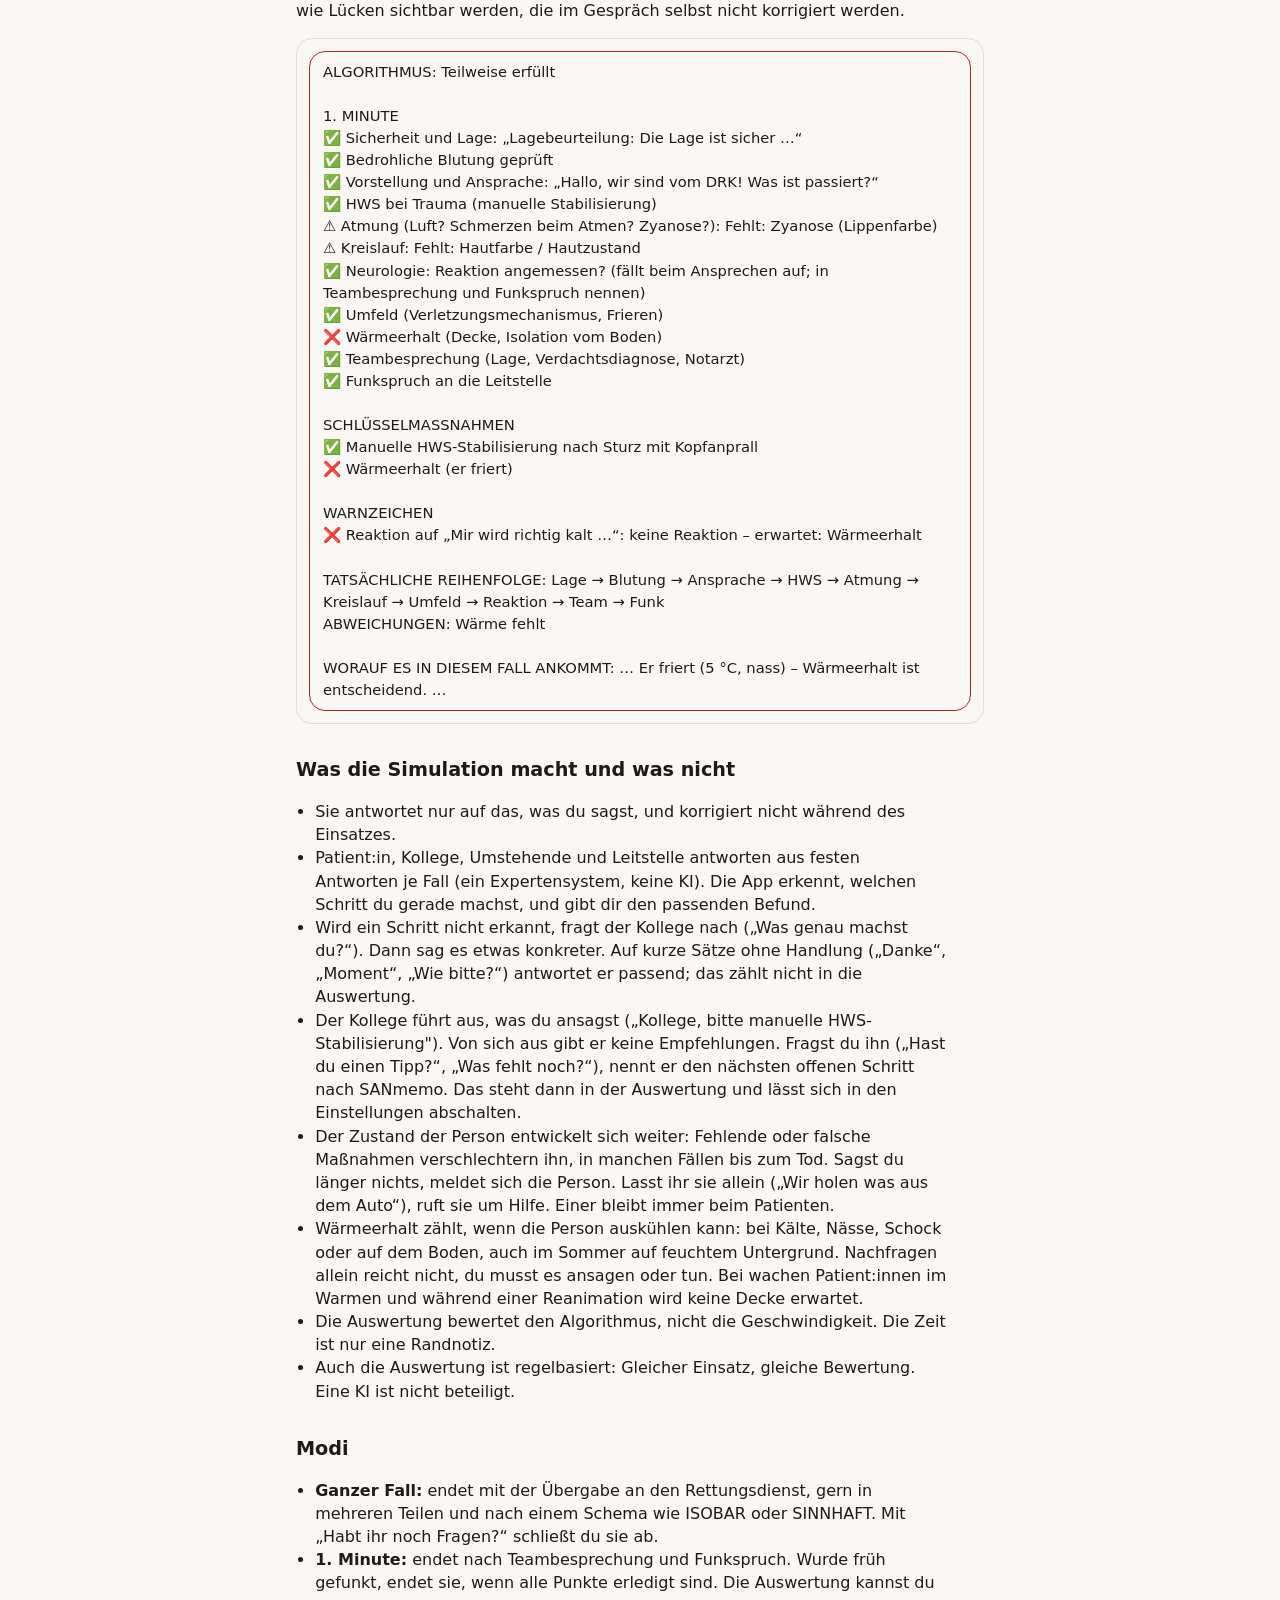
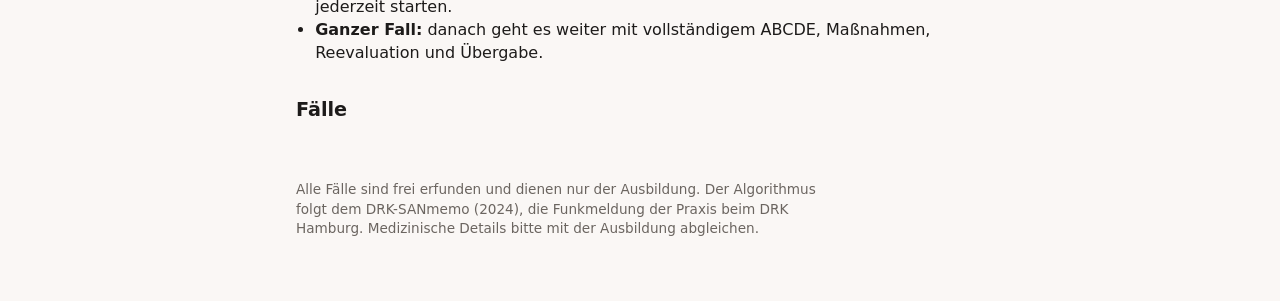
==== commit 166e44e0: "feat: cheat sheet, model solutions for every case, CPR only when indicated Cheat sheet (public/spick" ====
--- a/public/info.html
+++ b/public/info.html
@@ -48,7 +48,7 @@
     <section class="hero">
       <h2>Die 1. Minute üben, so wie sie im SANmemo steht.</h2>
       <p>Du sprichst, die App antwortet als Patient:in, Kollege, Umstehende und Leitstelle. Am Ende bekommst du eine Auswertung: ob du dem Algorithmus gefolgt bist und wie sich der Patient bei dir gefühlt hätte.</p>
-      <a class="cta" href="./">Zur App</a>
+      <a class="cta" href="./">Zur App</a> <a href="spicker.html" style="margin-left:12px">Spicker: 1. Minute, xABCDE, Betreuung</a>
     </section>
 
     <h3>Ablauf</h3>
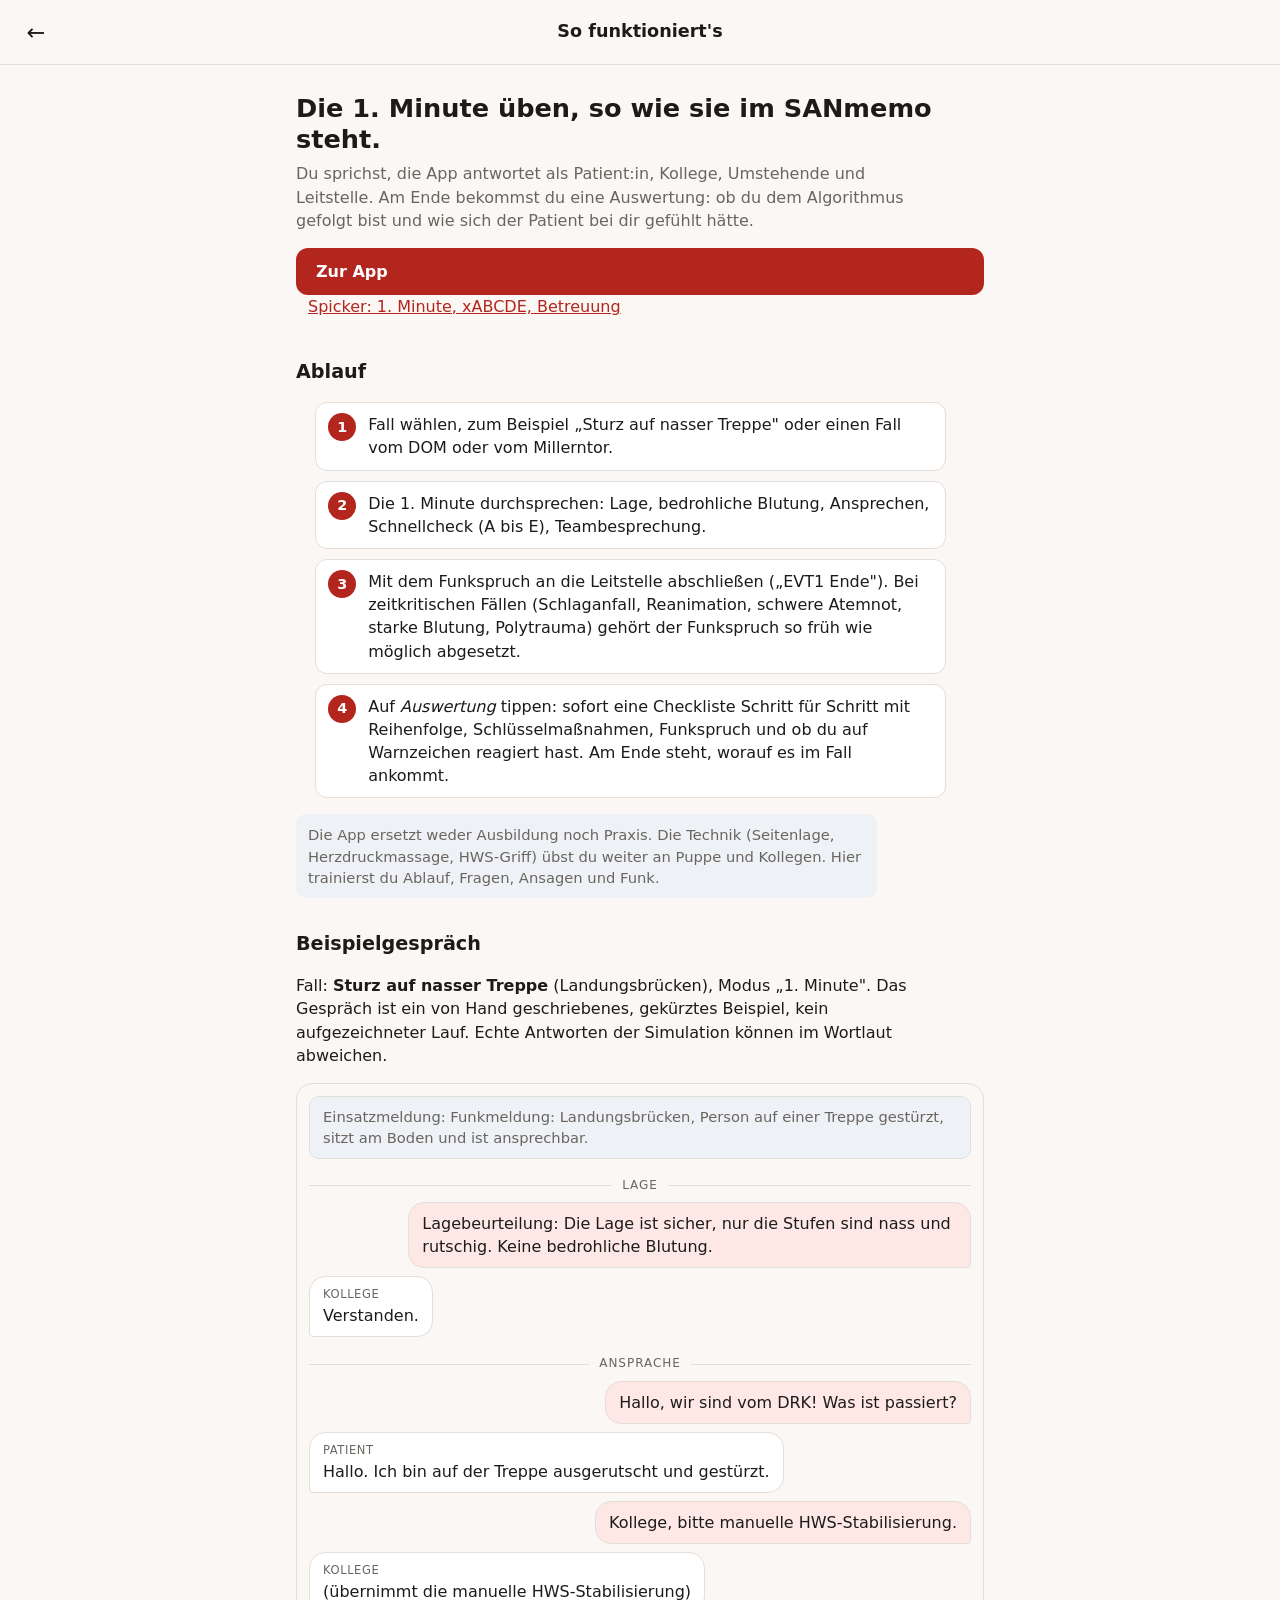
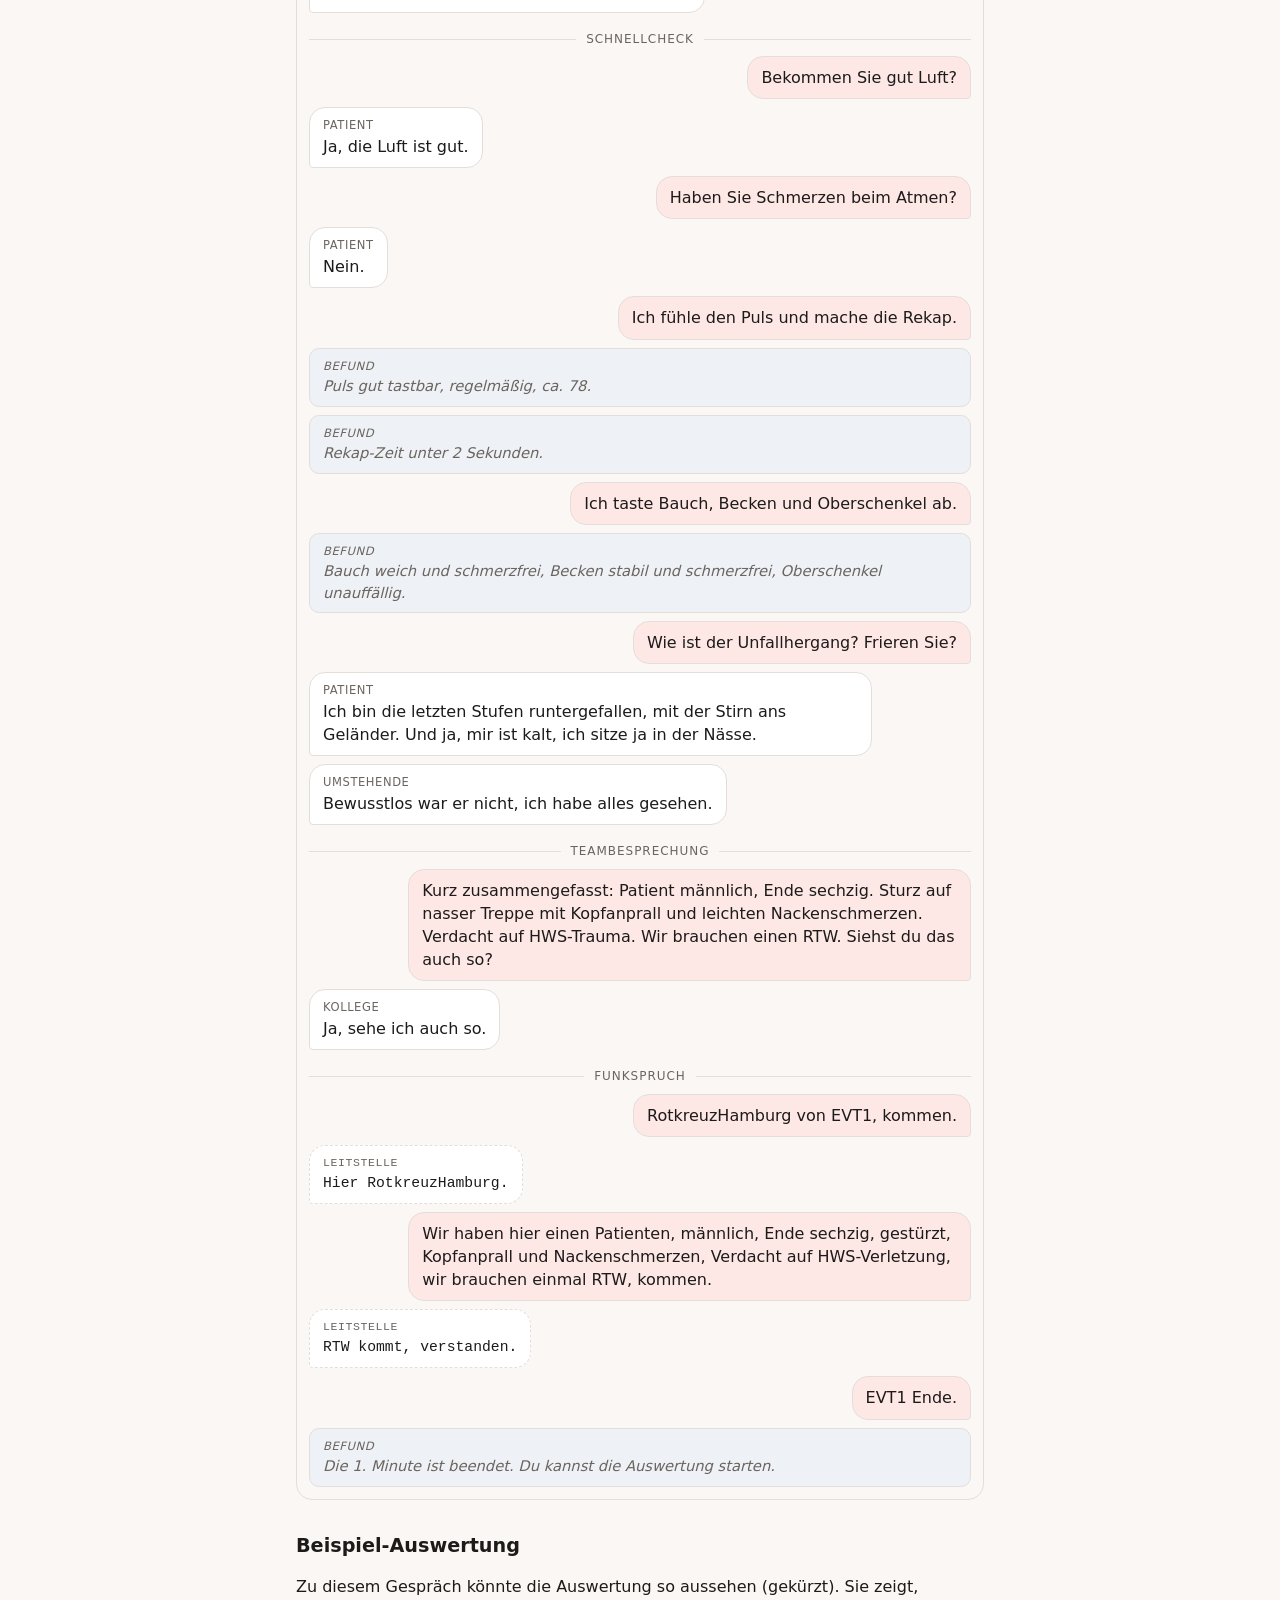
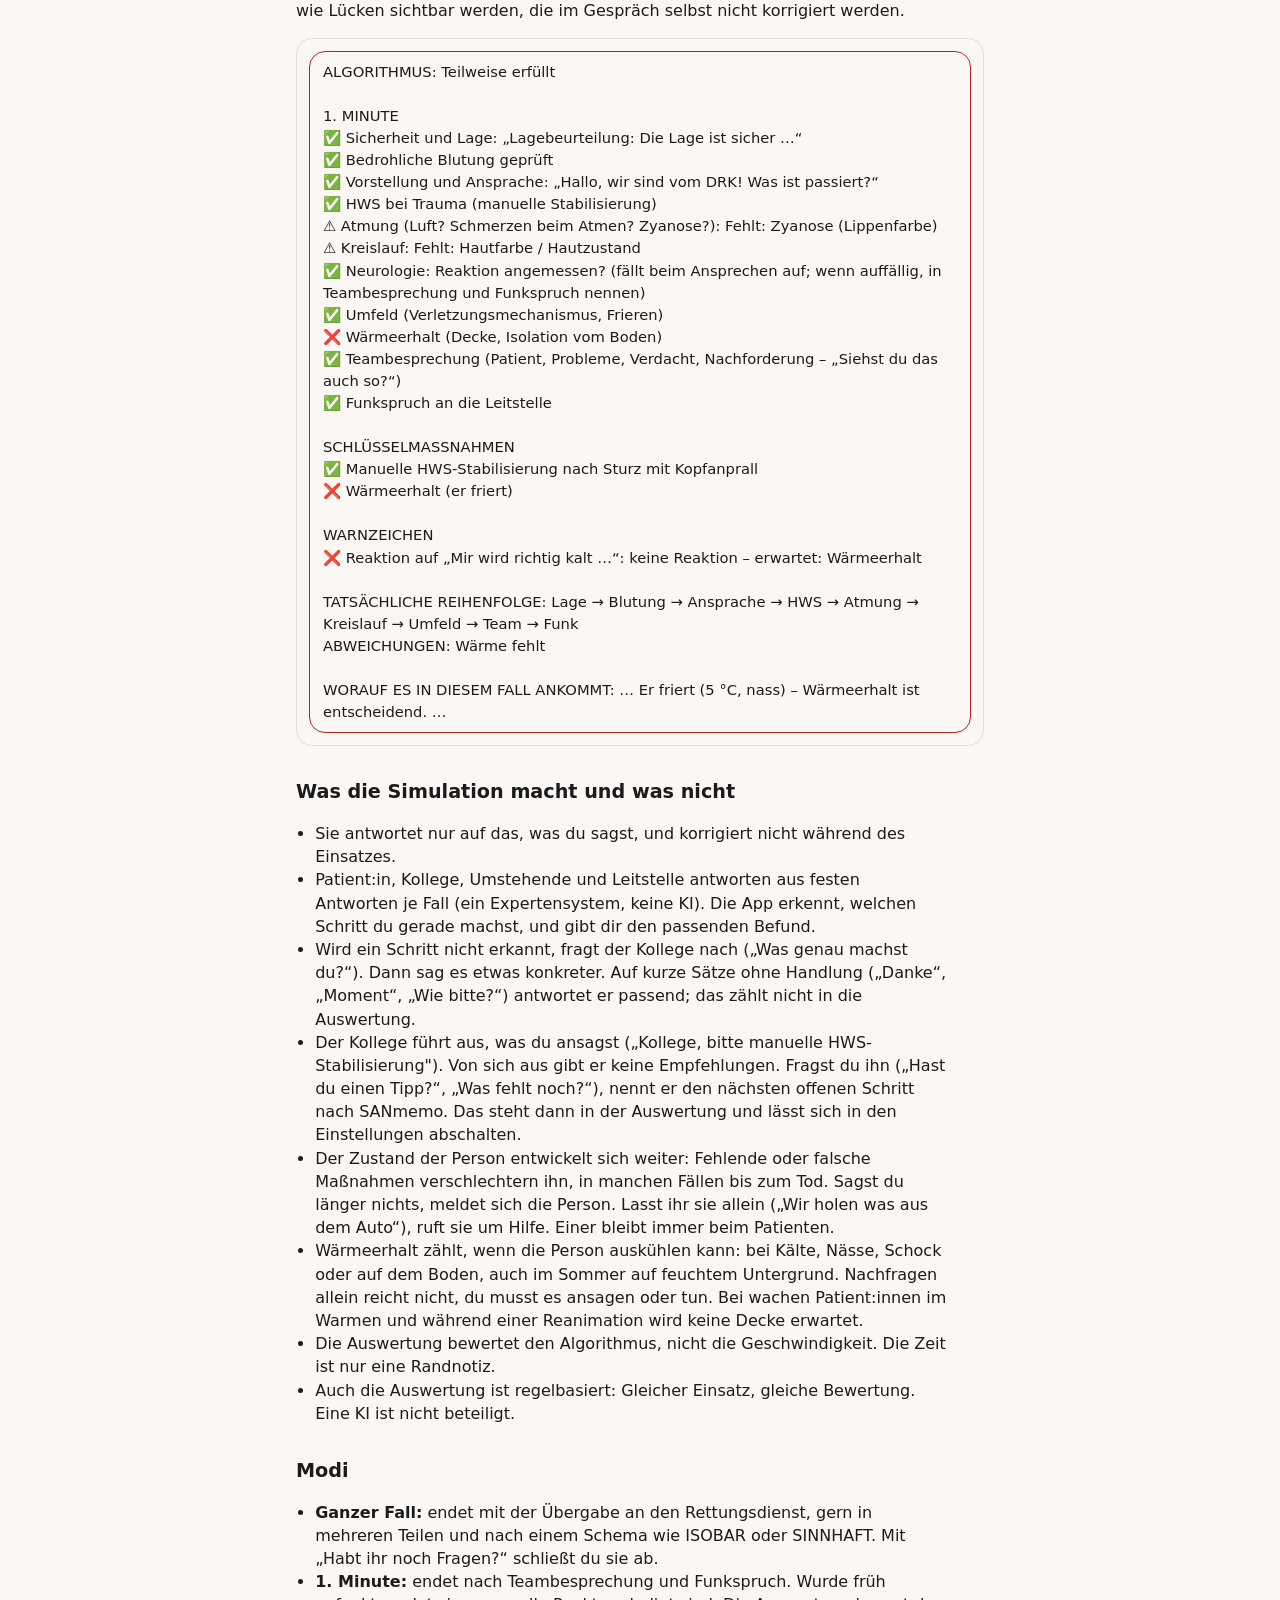
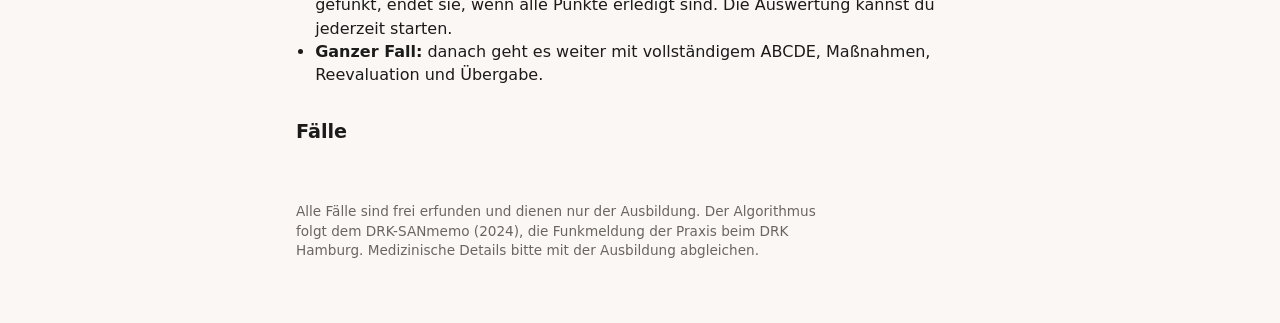
==== commit 9169b273: "feat: team talk and radio name only abnormal findings; 10-for-10 in the cheat sheet - reaction is on" ====
--- a/public/info.html
+++ b/public/info.html
@@ -122,12 +122,12 @@
       ["Patient", "Ich bin die letzten Stufen runtergefallen, mit der Stirn ans Geländer. Und ja, mir ist kalt, ich sitze ja in der Nässe."],
       ["Umstehende", "Bewusstlos war er nicht, ich habe alles gesehen."],
       ["phase", "Teambesprechung"],
-      ["me", "Lage: Sturz auf nasser Treppe mit Kopfanprall und leichten Nackenschmerzen. Patient wach, reagiert angemessen. Verdacht auf Trauma. Wir fordern den Rettungsdienst nach."],
-      ["Kollege", "Verstanden."],
+      ["me", "Kurz zusammengefasst: Patient männlich, Ende sechzig. Sturz auf nasser Treppe mit Kopfanprall und leichten Nackenschmerzen. Verdacht auf HWS-Trauma. Wir brauchen einen RTW. Siehst du das auch so?"],
+      ["Kollege", "Ja, sehe ich auch so."],
       ["phase", "Funkspruch"],
       ["me", "RotkreuzHamburg von EVT1, kommen."],
       ["Leitstelle", "Hier RotkreuzHamburg."],
-      ["me", "Wir haben hier einen Patienten, männlich, Ende sechzig, gestürzt, Kopfanprall und Nackenschmerzen, wach und ansprechbar, Verdacht auf HWS-Verletzung, wir brauchen einmal RTW, kommen."],
+      ["me", "Wir haben hier einen Patienten, männlich, Ende sechzig, gestürzt, Kopfanprall und Nackenschmerzen, Verdacht auf HWS-Verletzung, wir brauchen einmal RTW, kommen."],
       ["Leitstelle", "RTW kommt, verstanden."],
       ["me", "EVT1 Ende."],
       ["Befund", "Die 1. Minute ist beendet. Du kannst die Auswertung starten."]
@@ -141,10 +141,10 @@
 ✅ HWS bei Trauma (manuelle Stabilisierung)
 ⚠️ Atmung (Luft? Schmerzen beim Atmen? Zyanose?): Fehlt: Zyanose (Lippenfarbe)
 ⚠️ Kreislauf: Fehlt: Hautfarbe / Hautzustand
-✅ Neurologie: Reaktion angemessen? (fällt beim Ansprechen auf; in Teambesprechung und Funkspruch nennen)
+✅ Neurologie: Reaktion angemessen? (fällt beim Ansprechen auf; wenn auffällig, in Teambesprechung und Funkspruch nennen)
 ✅ Umfeld (Verletzungsmechanismus, Frieren)
 ❌ Wärmeerhalt (Decke, Isolation vom Boden)
-✅ Teambesprechung (Lage, Verdachtsdiagnose, Notarzt)
+✅ Teambesprechung (Patient, Probleme, Verdacht, Nachforderung – „Siehst du das auch so?“)
 ✅ Funkspruch an die Leitstelle
 
 SCHLÜSSELMASSNAHMEN
@@ -154,7 +154,7 @@
 WARNZEICHEN
 ❌ Reaktion auf „Mir wird richtig kalt …“: keine Reaktion – erwartet: Wärmeerhalt
 
-TATSÄCHLICHE REIHENFOLGE: Lage → Blutung → Ansprache → HWS → Atmung → Kreislauf → Umfeld → Reaktion → Team → Funk
+TATSÄCHLICHE REIHENFOLGE: Lage → Blutung → Ansprache → HWS → Atmung → Kreislauf → Umfeld → Team → Funk
 ABWEICHUNGEN: Wärme fehlt
 
 WORAUF ES IN DIESEM FALL ANKOMMT: … Er friert (5 °C, nass) – Wärmeerhalt ist entscheidend. …`;
